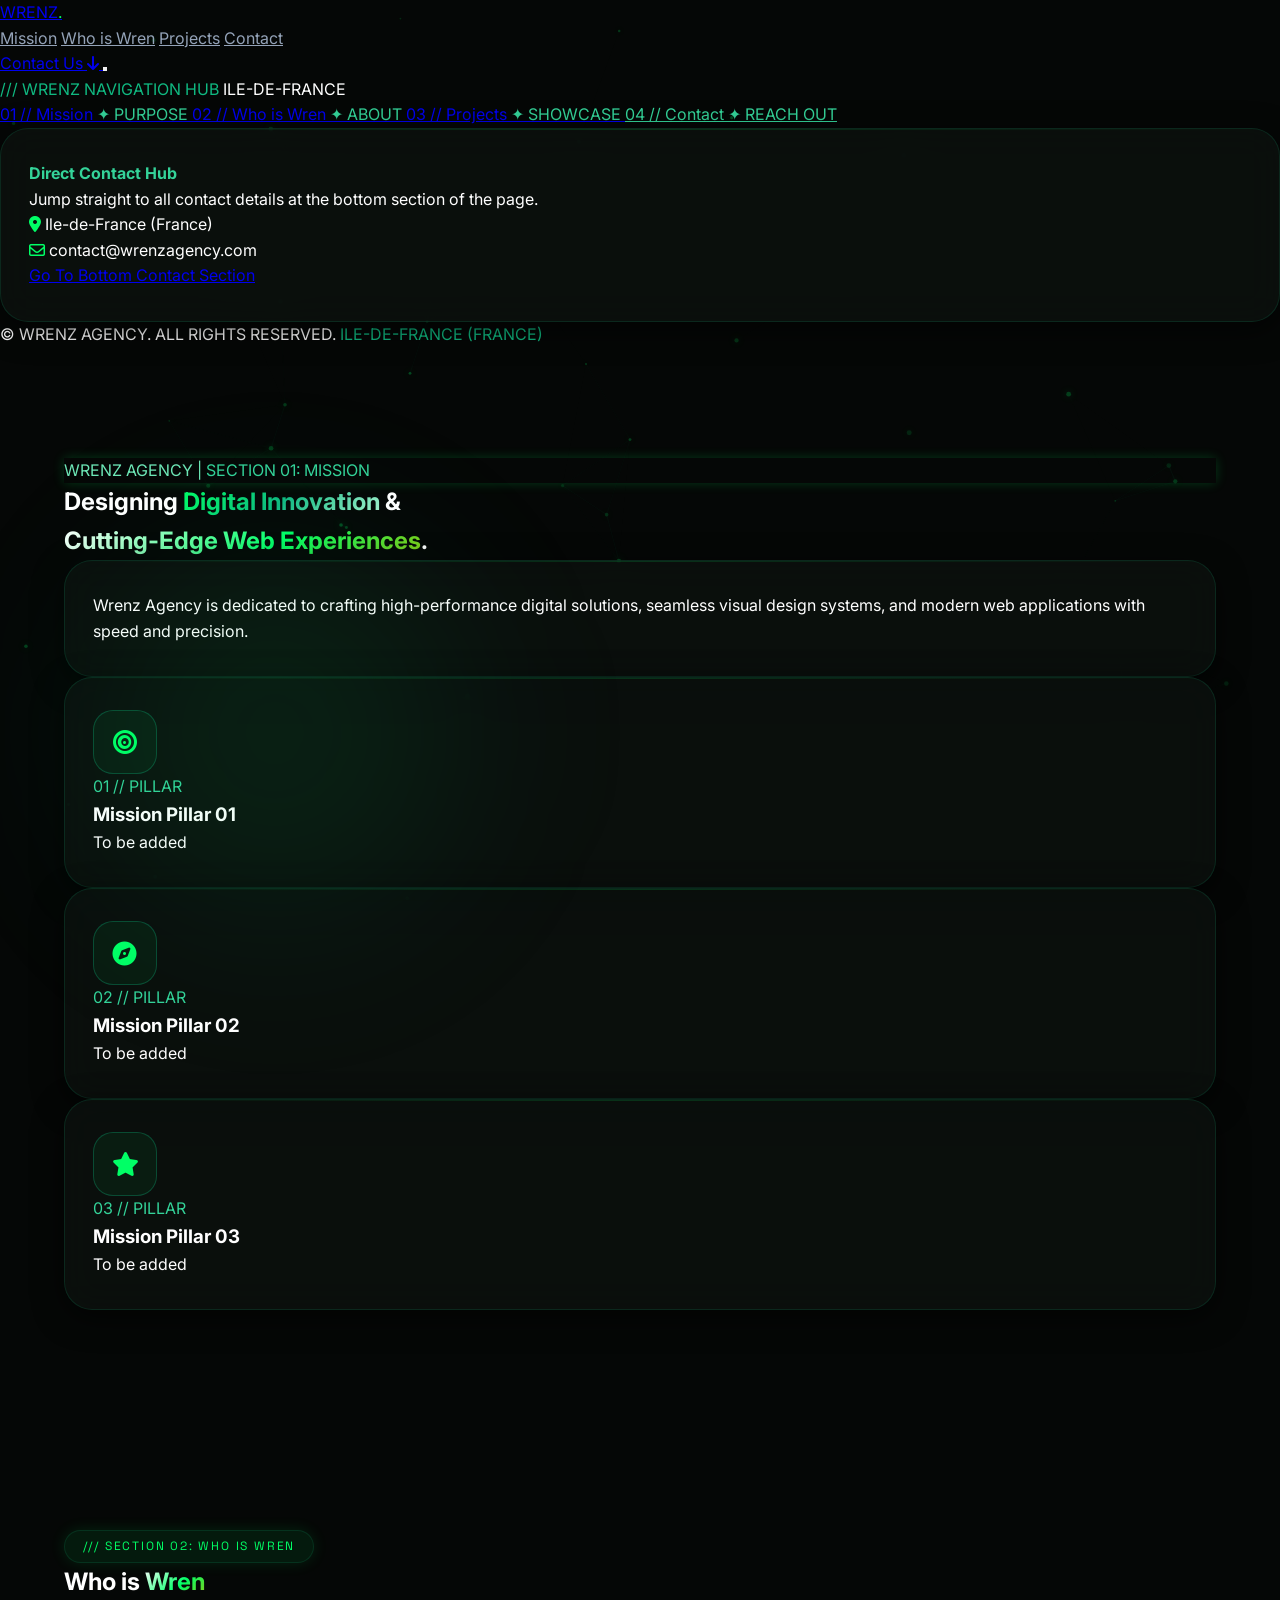
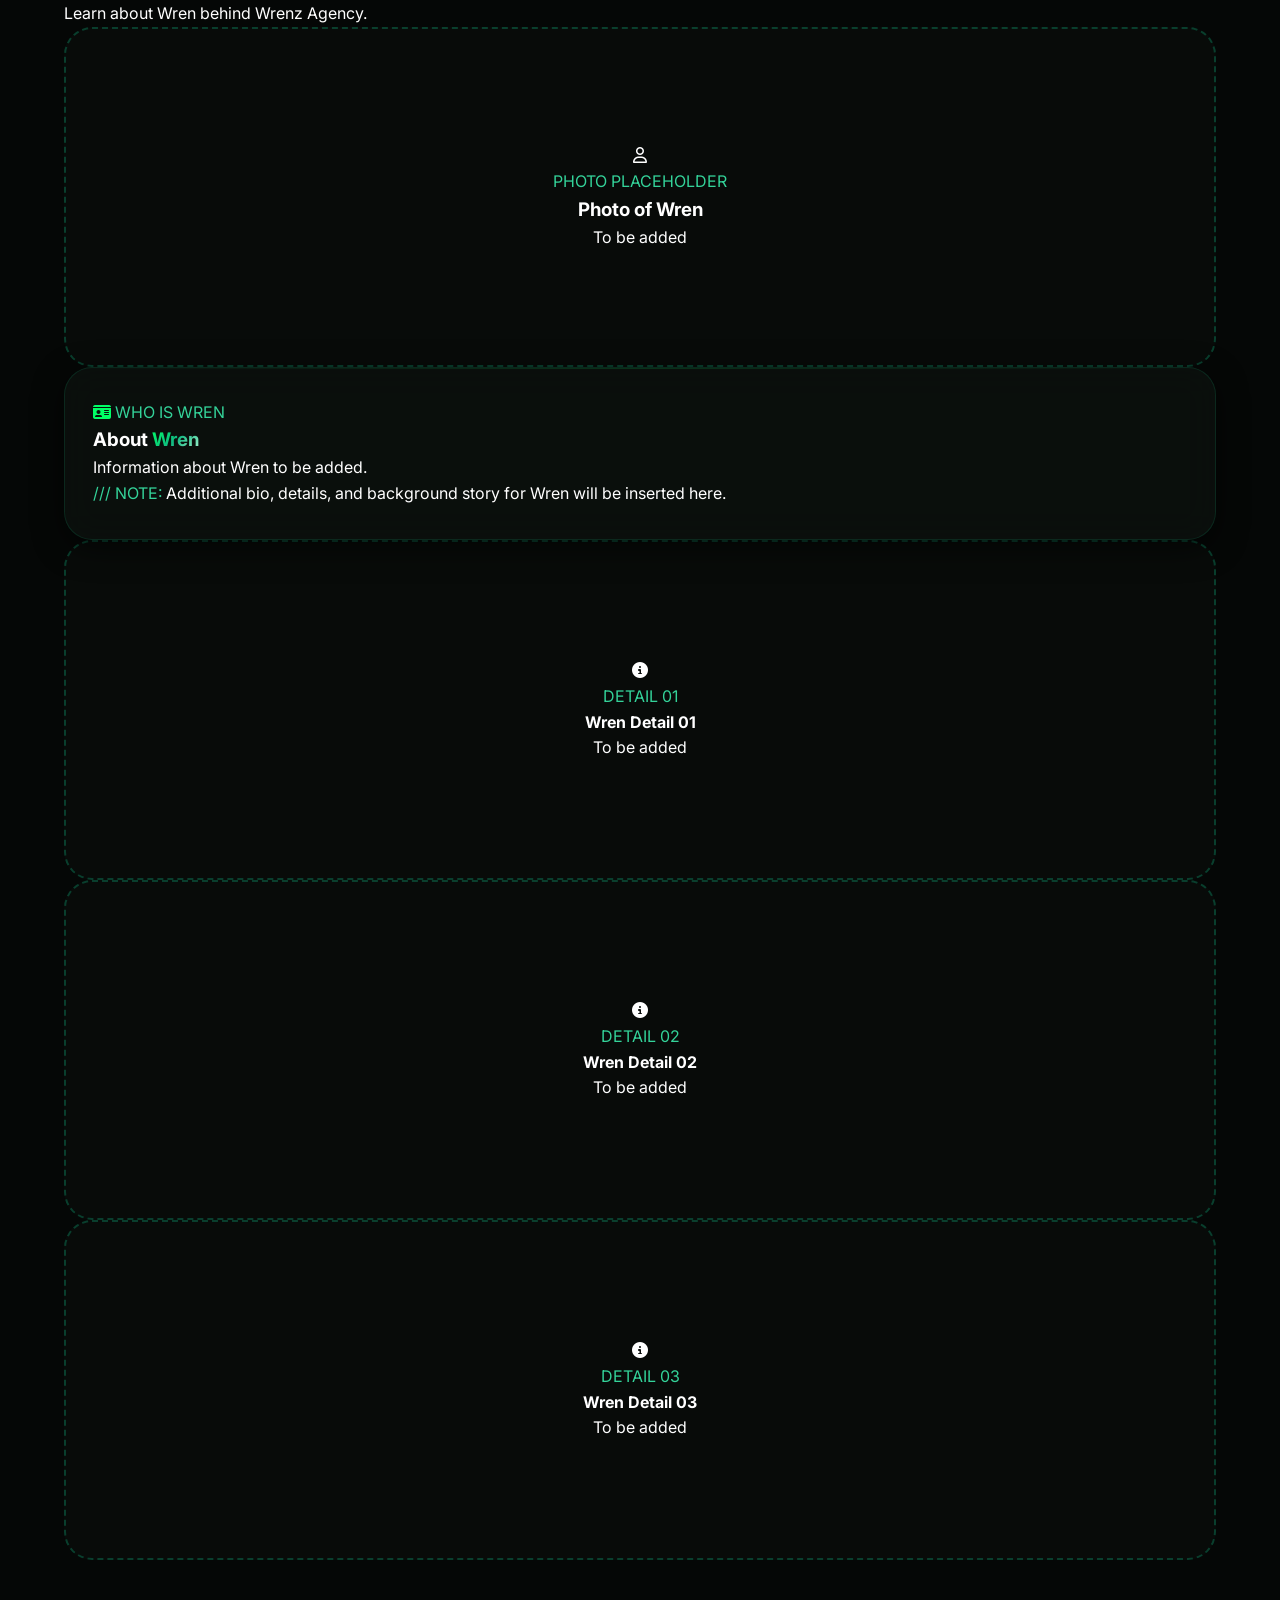
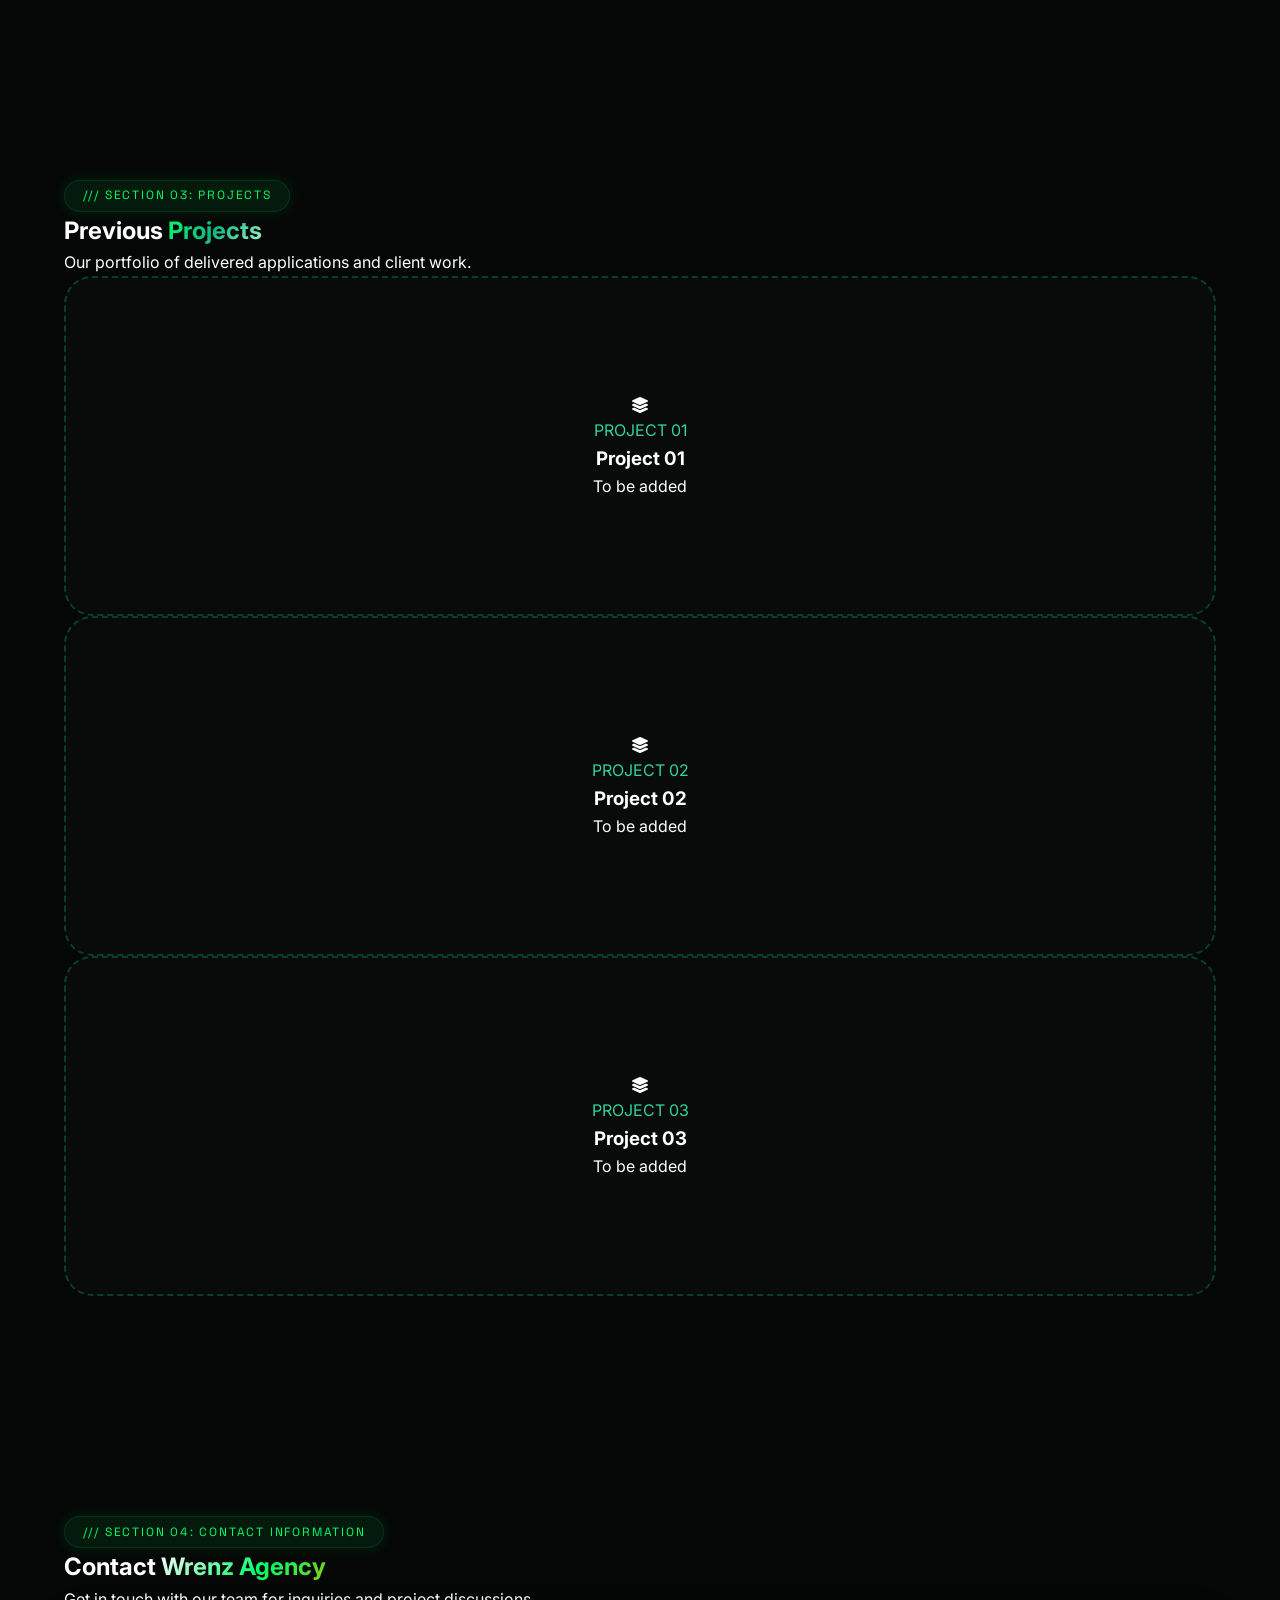
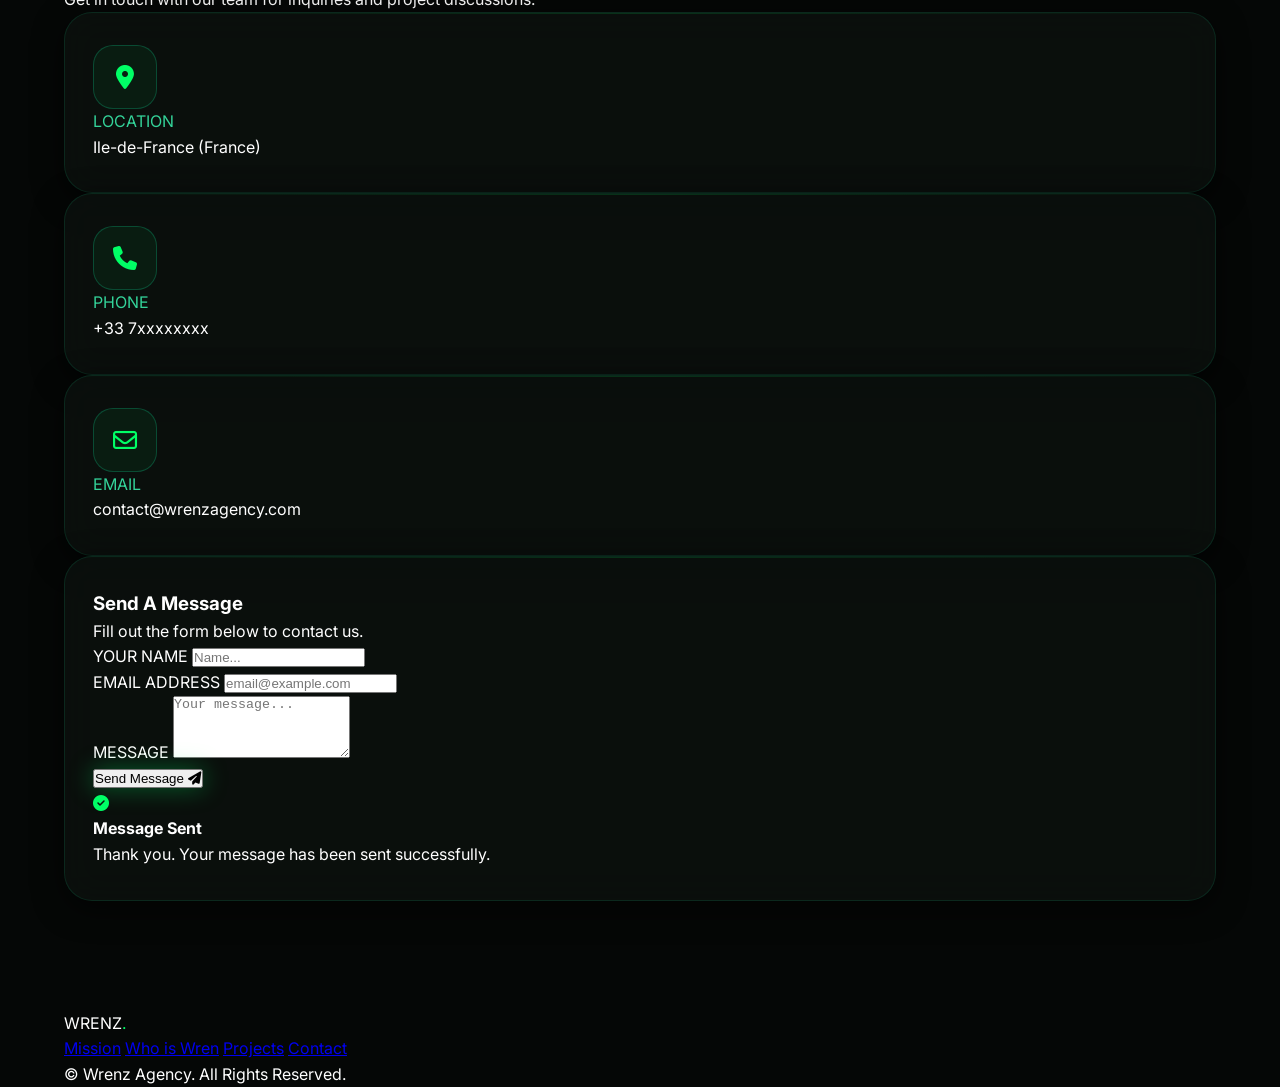
==== index.html @ ab9f2c98 "transferance transfering all files to the new repository created for Prospectives" ====
<!DOCTYPE html>
<html lang="en">
<head>
    <meta charset="UTF-8">
    <meta name="viewport" content="width=device-width, initial-scale=1.0">
    <title>Wrenz Agency | Digital & AI Innovation Studio</title>
    <meta name="description" content="Wrenz Agency crafts high-performance web applications, AI integration, and cutting-edge visual experiences with futuristic precision.">
    
    <!-- Open Graph / Meta -->
    <meta property="og:title" content="Wrenz Agency | Mission, Who is Wren & Projects">
    <meta property="og:description" content="Wrenz Agency: Mission, Who is Wren, Projects, and Contact Information.">
    <meta property="og:type" content="website">
    
    <!-- Google Fonts -->
    <link rel="preconnect" href="https://fonts.googleapis.com">
    <link rel="preconnect" href="https://fonts.gstatic.com" crossorigin>
    <link href="https://fonts.googleapis.com/css2?family=Inter:wght@300;400;500;600;700;800&family=Syne:wght@500;700;800&family=Space+Grotesk:wght@400;500;700&display=swap" rel="stylesheet">
    
    <!-- Font Awesome Icons -->
    <link rel="stylesheet" href="https://cdnjs.cloudflare.com/ajax/libs/font-awesome/6.4.0/css/all.min.css">
    
    <!-- Custom Stylesheet -->
    <link rel="stylesheet" href="css/styles.css">
</head>
<body class="bg-black text-white antialiased overflow-x-hidden">

    <!-- Ambient Grid Canvas Background -->
    <canvas id="ambient-canvas"></canvas>

    <!-- Header Navigation -->
    <header id="main-header" class="fixed top-0 left-0 w-full z-50 transition-all duration-500">
        <div class="nav-container max-w-7xl mx-auto px-6 py-5 flex items-center justify-between">
            <!-- Brand Logo -->
            <a href="#mission" class="brand-logo flex items-center gap-3 text-decoration-none group">
                <span class="logo-symbol flex items-center justify-center w-10 h-10 rounded-xl bg-emerald-950/80 border border-emerald-500/30 group-hover:border-emerald-400 transition-all duration-300">
                    <span class="w-3 h-3 bg-neon-green rounded-sm transform rotate-45 group-hover:scale-125 transition-transform"></span>
                </span>
                <span class="logo-text font-syne text-2xl font-bold tracking-tight text-white">
                    WRENZ<span class="text-neon-green font-extrabold">.</span>
                </span>
            </a>

            <!-- Desktop Nav Links (Top of page links to all main sections) -->
            <nav class="hidden md:flex items-center gap-8 nav-links-desktop font-mono">
                <a href="#mission" class="nav-link text-xs uppercase tracking-wider font-semibold text-zinc-300 hover:text-neon-green transition-colors">Mission</a>
                <a href="#wren" class="nav-link text-xs uppercase tracking-wider font-semibold text-zinc-300 hover:text-neon-green transition-colors">Who is Wren</a>
                <a href="#projects" class="nav-link text-xs uppercase tracking-wider font-semibold text-zinc-300 hover:text-neon-green transition-colors">Projects</a>
                <a href="#contact" class="nav-link text-xs uppercase tracking-wider font-semibold text-zinc-300 hover:text-neon-green transition-colors">Contact</a>
            </nav>

            <!-- Desktop Header CTA & Animated Menu Trigger -->
            <div class="flex items-center gap-4">
                <a href="#contact" class="hidden sm:inline-flex btn-primary items-center gap-2 px-6 py-2.5 rounded-full font-medium text-xs font-mono uppercase tracking-wider text-black bg-neon-green hover:bg-emerald-300 transition-all duration-300 hover:shadow-neon">
                    <span>Contact Us</span>
                    <i class="fa-solid fa-arrow-down text-xs"></i>
                </a>

                <!-- Animated Hamburger Menu Toggle Button -->
                <button id="menu-toggle" class="menu-toggle flex flex-col justify-center items-center w-12 h-12 rounded-full bg-emerald-950/40 border border-emerald-500/20 hover:border-emerald-400/60 focus:outline-none transition-all duration-300" aria-label="Toggle Navigation Menu">
                    <span class="hamburger-line line-1 w-5 h-0.5 bg-emerald-400 my-0.5 transition-transform duration-300"></span>
                    <span class="hamburger-line line-2 w-5 h-0.5 bg-emerald-300 my-0.5 transition-opacity duration-300"></span>
                    <span class="hamburger-line line-3 w-5 h-0.5 bg-emerald-400 my-0.5 transition-transform duration-300"></span>
                </button>
            </div>
        </div>
    </header>

    <!-- Fullscreen Animated Menu Overlay -->
    <div id="full-menu-overlay" class="full-menu-overlay fixed inset-0 z-40 flex flex-col justify-between p-8 md:p-16 opacity-0 pointer-events-none transition-all duration-500">
        <div class="overlay-bg absolute inset-0 bg-black/95 backdrop-blur-2xl -z-10"></div>
        <div class="overlay-glow absolute -top-40 -right-40 w-96 h-96 rounded-full bg-emerald-500/10 blur-3xl pointer-events-none"></div>
        
        <div class="overlay-top flex justify-between items-center max-w-7xl mx-auto w-full pt-12">
            <span class="text-xs uppercase tracking-widest text-emerald-500 font-mono">/// WRENZ NAVIGATION HUB</span>
            <span class="text-xs text-zinc-500 font-mono">ILE-DE-FRANCE</span>
        </div>

        <div class="overlay-main max-w-7xl mx-auto w-full grid grid-cols-1 lg:grid-cols-12 gap-12 my-auto items-center">
            <nav class="lg:col-span-8 flex flex-col gap-5">
                <a href="#mission" class="menu-overlay-link text-4xl sm:text-6xl md:text-7xl font-syne font-bold text-zinc-400 hover:text-neon-green transition-all duration-300 flex items-center justify-between group">
                    <span>01 // Mission</span>
                    <span class="text-sm font-mono opacity-0 group-hover:opacity-100 transform translate-x-4 group-hover:translate-x-0 transition-all text-emerald-400">✦ PURPOSE</span>
                </a>
                <a href="#wren" class="menu-overlay-link text-4xl sm:text-6xl md:text-7xl font-syne font-bold text-zinc-400 hover:text-neon-green transition-all duration-300 flex items-center justify-between group">
                    <span>02 // Who is Wren</span>
                    <span class="text-sm font-mono opacity-0 group-hover:opacity-100 transform translate-x-4 group-hover:translate-x-0 transition-all text-emerald-400">✦ ABOUT</span>
                </a>
                <a href="#projects" class="menu-overlay-link text-4xl sm:text-6xl md:text-7xl font-syne font-bold text-zinc-400 hover:text-neon-green transition-all duration-300 flex items-center justify-between group">
                    <span>03 // Projects</span>
                    <span class="text-sm font-mono opacity-0 group-hover:opacity-100 transform translate-x-4 group-hover:translate-x-0 transition-all text-emerald-400">✦ SHOWCASE</span>
                </a>
                <a href="#contact" class="menu-overlay-link text-4xl sm:text-6xl md:text-7xl font-syne font-bold text-emerald-400 hover:text-neon-green transition-all duration-300 flex items-center justify-between group">
                    <span>04 // Contact</span>
                    <span class="text-sm font-mono opacity-0 group-hover:opacity-100 transform translate-x-4 group-hover:translate-x-0 transition-all text-emerald-400">✦ REACH OUT</span>
                </a>
            </nav>

            <div class="lg:col-span-4 rounded-square-card p-8 flex flex-col gap-6">
                <div>
                    <h4 class="text-xs uppercase tracking-wider text-emerald-400 font-mono mb-1">Direct Contact Hub</h4>
                    <p class="text-zinc-400 text-xs font-mono">Jump straight to all contact details at the bottom section of the page.</p>
                </div>
                <div class="space-y-3 font-mono text-xs">
                    <div class="p-3 rounded-xl bg-black/60 border border-emerald-500/20 flex items-center gap-3">
                        <i class="fa-solid fa-location-dot text-neon-green"></i>
                        <span class="text-zinc-200">Ile-de-France (France)</span>
                    </div>
                    <div class="p-3 rounded-xl bg-black/60 border border-emerald-500/20 flex items-center gap-3">
                        <i class="fa-regular fa-envelope text-neon-green"></i>
                        <span class="text-zinc-200">contact@wrenzagency.com</span>
                    </div>
                </div>
                <a href="#contact" class="w-full py-3 rounded-xl bg-neon-green text-black font-syne font-bold text-xs uppercase tracking-wider text-center block hover:bg-emerald-300 transition-colors">
                    Go To Bottom Contact Section
                </a>
            </div>
        </div>

        <div class="overlay-bottom max-w-7xl mx-auto w-full flex justify-between items-center pt-6 border-t border-zinc-900 text-zinc-600 text-xs font-mono">
            <span>© WRENZ AGENCY. ALL RIGHTS RESERVED.</span>
            <span class="text-emerald-500">ILE-DE-FRANCE (FRANCE)</span>
        </div>
    </div>

    <main>
        <!-- SECTION 1: MISSION -->
        <section id="mission" class="section-padding min-h-screen pt-36 sm:pt-44 flex items-center justify-center overflow-hidden">
            <div class="glow-orb top-1/3 left-1/2 -translate-x-1/2 -translate-y-1/2"></div>
            
            <div class="container-custom relative z-10 text-center">
                <!-- Tagline Badge -->
                <div class="inline-flex items-center gap-3 px-5 py-2.5 rounded-full bg-emerald-950/70 border border-emerald-500/30 text-emerald-300 text-xs sm:text-sm font-mono tracking-wider uppercase mb-8 shadow-neon-sm">
                    <span class="w-2.5 h-2.5 rounded-full bg-neon-green animate-pulse"></span>
                    <span>WRENZ AGENCY</span>
                    <span class="text-zinc-600">|</span>
                    <span class="text-emerald-400 font-semibold">SECTION 01: MISSION</span>
                </div>

                <!-- Main Mission Headline -->
                <h1 class="font-syne text-4xl sm:text-6xl md:text-7xl lg:text-8xl font-extrabold tracking-tight leading-tight sm:leading-none mb-10">
                    Designing <span class="gradient-text-emerald">Digital Innovation</span> &<br class="hidden sm:inline">
                    <span class="gradient-text-neon">Cutting-Edge Web Experiences</span>.
                </h1>

                <!-- Mission Card Block (Nice Rounded Square Hero Container) -->
                <div class="max-w-4xl mx-auto rounded-square-card text-center mb-16 p-8 sm:p-12">
                    <p class="text-zinc-200 text-lg sm:text-2xl font-normal leading-relaxed">
                        Wrenz Agency is dedicated to crafting high-performance digital solutions, seamless visual design systems, and modern web applications with speed and precision.
                    </p>
                </div>

                <!-- Mission Pillars (3 Rounded Square Cards) -->
                <div class="grid grid-cols-1 md:grid-cols-3 gap-6 text-left">
                    <div class="rounded-square-card group">
                        <div class="rounded-square-icon mb-6">
                            <i class="fa-solid fa-bullseye"></i>
                        </div>
                        <span class="text-xs font-mono text-emerald-400 uppercase tracking-widest block mb-2">01 // PILLAR</span>
                        <h3 class="font-syne text-xl font-bold text-white mb-2">Mission Pillar 01</h3>
                        <p class="text-zinc-500 text-xs font-mono">To be added</p>
                    </div>

                    <div class="rounded-square-card group">
                        <div class="rounded-square-icon mb-6">
                            <i class="fa-solid fa-compass"></i>
                        </div>
                        <span class="text-xs font-mono text-emerald-400 uppercase tracking-widest block mb-2">02 // PILLAR</span>
                        <h3 class="font-syne text-xl font-bold text-white mb-2">Mission Pillar 02</h3>
                        <p class="text-zinc-500 text-xs font-mono">To be added</p>
                    </div>

                    <div class="rounded-square-card group">
                        <div class="rounded-square-icon mb-6">
                            <i class="fa-solid fa-star"></i>
                        </div>
                        <span class="text-xs font-mono text-emerald-400 uppercase tracking-widest block mb-2">03 // PILLAR</span>
                        <h3 class="font-syne text-xl font-bold text-white mb-2">Mission Pillar 03</h3>
                        <p class="text-zinc-500 text-xs font-mono">To be added</p>
                    </div>
                </div>
            </div>
        </section>

        <!-- SECTION 2: WHO IS WREN -->
        <section id="wren" class="section-padding bg-zinc-950/60 border-t border-zinc-900">
            <div class="container-custom">
                <!-- Section Header -->
                <div class="text-center max-w-3xl mx-auto mb-16">
                    <span class="section-tag">/// SECTION 02: WHO IS WREN</span>
                    <h2 class="font-syne text-3xl sm:text-5xl font-extrabold text-white mt-4 mb-4">
                        Who is <span class="gradient-text-neon">Wren</span>
                    </h2>
                    <p class="text-zinc-400 text-base sm:text-lg">
                        Learn about Wren behind Wrenz Agency.
                    </p>
                </div>

                <!-- Main Who is Wren Layout in Rounded Square Cards -->
                <div class="grid grid-cols-1 lg:grid-cols-12 gap-8 items-stretch mb-12">
                    <!-- Left: Placeholder for Wren's Photo in a Rounded Square Card -->
                    <div class="lg:col-span-5 flex">
                        <div class="card-placeholder w-full group flex flex-col justify-center items-center">
                            <div class="w-24 h-24 rounded-2xl bg-black border border-emerald-500/20 flex items-center justify-center text-zinc-600 mb-6 group-hover:text-neon-green group-hover:border-emerald-500/50 transition-colors">
                                <i class="fa-regular fa-user text-4xl"></i>
                            </div>
                            <span class="text-xs font-mono text-emerald-400 uppercase tracking-widest mb-1">PHOTO PLACEHOLDER</span>
                            <h3 class="font-syne text-xl font-bold text-zinc-400 group-hover:text-white transition-colors">Photo of Wren</h3>
                            <p class="text-zinc-600 text-xs font-mono mt-2">To be added</p>
                        </div>
                    </div>

                    <!-- Right: Who is Wren Bio Details in Rounded Square Card -->
                    <div class="lg:col-span-7 flex">
                        <div class="rounded-square-card w-full p-8 sm:p-10 flex flex-col justify-center space-y-6">
                            <div class="inline-flex items-center gap-2 px-3 py-1 rounded-md bg-emerald-950/80 border border-emerald-500/30 text-emerald-400 font-mono text-xs uppercase tracking-wider w-fit">
                                <i class="fa-solid fa-id-card text-neon-green"></i>
                                <span>WHO IS WREN</span>
                            </div>

                            <h3 class="font-syne text-2xl sm:text-4xl font-bold text-white">
                                About <span class="gradient-text-emerald">Wren</span>
                            </h3>

                            <p class="text-zinc-300 text-base sm:text-lg leading-relaxed font-mono">
                                Information about Wren to be added.
                            </p>

                            <div class="p-4 rounded-xl bg-black/40 border border-dashed border-emerald-500/30 font-mono text-xs text-zinc-500">
                                <span class="text-emerald-400 font-bold block mb-1">/// NOTE:</span>
                                Additional bio, details, and background story for Wren will be inserted here.
                            </div>
                        </div>
                    </div>
                </div>

                <!-- Wren's Feature Cards (3 Harmonious Empty Rounded Square Placeholders) -->
                <div class="grid grid-cols-1 md:grid-cols-3 gap-6">
                    <div class="card-placeholder group">
                        <div class="w-16 h-16 rounded-2xl bg-black border border-emerald-500/20 flex items-center justify-center text-zinc-600 mb-6 group-hover:text-neon-green group-hover:border-emerald-500/50 transition-colors">
                            <i class="fa-solid fa-circle-info text-2xl"></i>
                        </div>
                        <span class="text-xs font-mono text-emerald-400 uppercase tracking-widest mb-1">DETAIL 01</span>
                        <h4 class="font-syne text-lg font-bold text-zinc-400 group-hover:text-white transition-colors">Wren Detail 01</h4>
                        <p class="text-zinc-600 text-xs font-mono mt-2">To be added</p>
                    </div>

                    <div class="card-placeholder group">
                        <div class="w-16 h-16 rounded-2xl bg-black border border-emerald-500/20 flex items-center justify-center text-zinc-600 mb-6 group-hover:text-neon-green group-hover:border-emerald-500/50 transition-colors">
                            <i class="fa-solid fa-circle-info text-2xl"></i>
                        </div>
                        <span class="text-xs font-mono text-emerald-400 uppercase tracking-widest mb-1">DETAIL 02</span>
                        <h4 class="font-syne text-lg font-bold text-zinc-400 group-hover:text-white transition-colors">Wren Detail 02</h4>
                        <p class="text-zinc-600 text-xs font-mono mt-2">To be added</p>
                    </div>

                    <div class="card-placeholder group">
                        <div class="w-16 h-16 rounded-2xl bg-black border border-emerald-500/20 flex items-center justify-center text-zinc-600 mb-6 group-hover:text-neon-green group-hover:border-emerald-500/50 transition-colors">
                            <i class="fa-solid fa-circle-info text-2xl"></i>
                        </div>
                        <span class="text-xs font-mono text-emerald-400 uppercase tracking-widest mb-1">DETAIL 03</span>
                        <h4 class="font-syne text-lg font-bold text-zinc-400 group-hover:text-white transition-colors">Wren Detail 03</h4>
                        <p class="text-zinc-600 text-xs font-mono mt-2">To be added</p>
                    </div>
                </div>
            </div>
        </section>

        <!-- SECTION 3: PROJECTS -->
        <section id="projects" class="section-padding border-t border-zinc-900">
            <div class="container-custom">
                <!-- Section Header -->
                <div class="text-center max-w-3xl mx-auto mb-16">
                    <span class="section-tag">/// SECTION 03: PROJECTS</span>
                    <h2 class="font-syne text-3xl sm:text-5xl font-extrabold text-white mt-4 mb-4">
                        Previous <span class="gradient-text-emerald">Projects</span>
                    </h2>
                    <p class="text-zinc-400 text-base sm:text-lg">
                        Our portfolio of delivered applications and client work.
                    </p>
                </div>

                <!-- Projects Grid (3 Harmonious Empty Placeholder Rounded Squares) -->
                <div class="grid grid-cols-1 md:grid-cols-3 gap-8">
                    <!-- Project Placeholder 1 -->
                    <div class="card-placeholder group">
                        <div class="w-20 h-20 rounded-2xl bg-black border border-emerald-500/20 flex items-center justify-center text-zinc-600 mb-6 group-hover:text-neon-green group-hover:border-emerald-500/50 transition-colors">
                            <i class="fa-solid fa-layer-group text-3xl"></i>
                        </div>
                        <span class="text-xs font-mono text-emerald-400 uppercase tracking-widest mb-1">PROJECT 01</span>
                        <h3 class="font-syne text-xl font-bold text-zinc-400 group-hover:text-white transition-colors">Project 01</h3>
                        <p class="text-zinc-600 text-xs font-mono mt-2">To be added</p>
                    </div>

                    <!-- Project Placeholder 2 -->
                    <div class="card-placeholder group">
                        <div class="w-20 h-20 rounded-2xl bg-black border border-emerald-500/20 flex items-center justify-center text-zinc-600 mb-6 group-hover:text-neon-green group-hover:border-emerald-500/50 transition-colors">
                            <i class="fa-solid fa-layer-group text-3xl"></i>
                        </div>
                        <span class="text-xs font-mono text-emerald-400 uppercase tracking-widest mb-1">PROJECT 02</span>
                        <h3 class="font-syne text-xl font-bold text-zinc-400 group-hover:text-white transition-colors">Project 02</h3>
                        <p class="text-zinc-600 text-xs font-mono mt-2">To be added</p>
                    </div>

                    <!-- Project Placeholder 3 -->
                    <div class="card-placeholder group">
                        <div class="w-20 h-20 rounded-2xl bg-black border border-emerald-500/20 flex items-center justify-center text-zinc-600 mb-6 group-hover:text-neon-green group-hover:border-emerald-500/50 transition-colors">
                            <i class="fa-solid fa-layer-group text-3xl"></i>
                        </div>
                        <span class="text-xs font-mono text-emerald-400 uppercase tracking-widest mb-1">PROJECT 03</span>
                        <h3 class="font-syne text-xl font-bold text-zinc-400 group-hover:text-white transition-colors">Project 03</h3>
                        <p class="text-zinc-600 text-xs font-mono mt-2">To be added</p>
                    </div>
                </div>
            </div>
        </section>

        <!-- SECTION 4: ALL CONTACT INFORMATION (BOTTOM SECTION OF THE PAGE) -->
        <section id="contact" class="section-padding bg-zinc-950/90 border-t border-zinc-900">
            <div class="container-custom">
                <!-- Section Header -->
                <div class="text-center max-w-3xl mx-auto mb-16">
                    <span class="section-tag">/// SECTION 04: CONTACT INFORMATION</span>
                    <h2 class="font-syne text-3xl sm:text-5xl font-extrabold text-white mt-4 mb-4">
                        Contact <span class="gradient-text-neon">Wrenz Agency</span>
                    </h2>
                    <p class="text-zinc-400 text-base sm:text-lg">
                        Get in touch with our team for inquiries and project discussions.
                    </p>
                </div>

                <div class="grid grid-cols-1 lg:grid-cols-12 gap-10 items-start">
                    <!-- Left: All Contact Details in Nice Rounded Square Cards -->
                    <div class="lg:col-span-6 space-y-5">
                        <div class="rounded-square-card p-6 flex items-center gap-5 group">
                            <div class="rounded-square-icon shrink-0">
                                <i class="fa-solid fa-location-dot"></i>
                            </div>
                            <div>
                                <div class="text-xs text-emerald-400 font-mono uppercase tracking-wider mb-1">LOCATION</div>
                                <div class="text-white text-lg font-bold font-syne">Ile-de-France (France)</div>
                            </div>
                        </div>

                        <div class="rounded-square-card p-6 flex items-center gap-5 group">
                            <div class="rounded-square-icon shrink-0">
                                <i class="fa-solid fa-phone"></i>
                            </div>
                            <div>
                                <div class="text-xs text-emerald-400 font-mono uppercase tracking-wider mb-1">PHONE</div>
                                <div class="text-white text-lg font-bold font-syne">+33 7xxxxxxxx</div>
                            </div>
                        </div>

                        <div class="rounded-square-card p-6 flex items-center gap-5 group">
                            <div class="rounded-square-icon shrink-0">
                                <i class="fa-regular fa-envelope"></i>
                            </div>
                            <div>
                                <div class="text-xs text-emerald-400 font-mono uppercase tracking-wider mb-1">EMAIL</div>
                                <div class="text-white text-lg font-bold font-syne">contact@wrenzagency.com</div>
                            </div>
                        </div>
                    </div>

                    <!-- Right: Direct Message Form inside Rounded Square Card Container -->
                    <div class="lg:col-span-6 rounded-square-card p-8 sm:p-10">
                        <h3 class="font-syne text-2xl font-bold text-white mb-2">Send A Message</h3>
                        <p class="text-zinc-400 text-xs font-mono mb-6">Fill out the form below to contact us.</p>

                        <form id="contact-form" class="space-y-4">
                            <div>
                                <label for="user-name" class="block text-xs font-mono text-zinc-400 mb-2">YOUR NAME</label>
                                <input type="text" id="user-name" required placeholder="Name..." class="w-full px-4 py-3.5 rounded-xl bg-black/80 border border-zinc-800 text-white text-sm focus:outline-none focus:border-emerald-400 transition-colors font-mono">
                            </div>

                            <div>
                                <label for="user-email" class="block text-xs font-mono text-zinc-400 mb-2">EMAIL ADDRESS</label>
                                <input type="email" id="user-email" required placeholder="email@example.com" class="w-full px-4 py-3.5 rounded-xl bg-black/80 border border-zinc-800 text-white text-sm focus:outline-none focus:border-emerald-400 transition-colors font-mono">
                            </div>

                            <div>
                                <label for="user-message" class="block text-xs font-mono text-zinc-400 mb-2">MESSAGE</label>
                                <textarea id="user-message" rows="4" required placeholder="Your message..." class="w-full px-4 py-3.5 rounded-xl bg-black/80 border border-zinc-800 text-white text-sm focus:outline-none focus:border-emerald-400 transition-colors font-mono"></textarea>
                            </div>

                            <button type="submit" id="submit-btn" class="w-full py-4 rounded-xl bg-neon-green text-black font-syne font-bold text-sm uppercase tracking-wider hover:bg-emerald-300 transition-all duration-300 shadow-neon flex items-center justify-center gap-3">
                                <span>Send Message</span>
                                <i class="fa-solid fa-paper-plane"></i>
                            </button>
                        </form>

                        <div id="form-success" class="hidden mt-6 p-6 rounded-2xl bg-emerald-950/90 border border-emerald-400 text-center">
                            <i class="fa-solid fa-circle-check text-neon-green text-4xl mb-3"></i>
                            <h4 class="font-syne text-xl font-bold text-white">Message Sent</h4>
                            <p class="text-zinc-300 text-xs font-mono mt-2">Thank you. Your message has been sent successfully.</p>
                        </div>
                    </div>
                </div>
            </div>
        </section>
    </main>

    <!-- Footer -->
    <footer class="bg-black py-12 border-t border-zinc-900">
        <div class="container-custom flex flex-col md:flex-row justify-between items-center gap-6">
            <div class="flex items-center gap-3">
                <span class="w-8 h-8 rounded-lg bg-emerald-950 border border-emerald-500/30 flex items-center justify-center">
                    <span class="w-2.5 h-2.5 bg-neon-green rounded-sm transform rotate-45"></span>
                </span>
                <span class="font-syne text-lg font-bold tracking-tight text-white">
                    WRENZ<span class="text-neon-green">.</span>
                </span>
            </div>

            <div class="flex gap-8 text-xs font-mono text-zinc-400">
                <a href="#mission" class="hover:text-neon-green transition-colors">Mission</a>
                <a href="#wren" class="hover:text-neon-green transition-colors">Who is Wren</a>
                <a href="#projects" class="hover:text-neon-green transition-colors">Projects</a>
                <a href="#contact" class="hover:text-neon-green transition-colors">Contact</a>
            </div>

            <p class="text-xs text-zinc-600 font-mono">© Wrenz Agency. All Rights Reserved.</p>
        </div>
    </footer>

    <!-- Main JavaScript File -->
    <script src="js/main.js"></script>
</body>
</html>
---- css/styles.css ----
/* ==========================================================================
   Wrenz Agency - Harmonious Design System
   Inspired by clean IT_Suivi glassmorphism & component hierarchy
   Theme: Obsidian Dark Mode, Multi-Hue Emerald/Neon Typography
   ========================================================================== */

@import url('https://fonts.googleapis.com/css2?family=Inter:wght@300;400;500;600;700;800&family=Syne:wght@500;700;800&family=Space+Grotesk:wght@400;500;700&display=swap');

/* Color Tokens & Design Variables */
:root {
    --bg-0: #050706;
    --bg-1: #090c0a;
    --bg-2: #0e1310;
    --bg-3: #141c18;
    
    --border: rgba(16, 185, 129, 0.15);
    --border-hover: rgba(16, 185, 129, 0.45);
    --border-dashed: rgba(16, 185, 129, 0.3);
    
    --glass-bg: rgba(14, 19, 16, 0.7);
    --glass-light: rgba(255, 255, 255, 0.03);
    
    /* Typography Colors */
    --text-1: #ffffff;
    --text-2: #cbd5e1;
    --text-3: #94a3b8;
    --text-4: #64748b;
    
    /* Green Hues */
    --green-neon: #00ff66;
    --green-emerald: #10b981;
    --green-mint: #a7f3d0;
    --green-sage: #6ee7b7;
    --green-lime: #84cc16;
    --green-deep: #042f1d;

    --radius-sm: 8px;
    --radius-md: 14px;
    --radius-lg: 20px;
    --radius-xl: 28px;
    
    --shadow-sm: 0 2px 8px rgba(0, 0, 0, 0.4);
    --shadow-md: 0 8px 30px rgba(0, 0, 0, 0.6);
    --shadow-glow: 0 0 30px rgba(0, 255, 102, 0.2);
    
    --font-syne: 'Syne', sans-serif;
    --font-inter: 'Inter', sans-serif;
    --font-mono: 'Space Grotesk', monospace;
    --transition: all 0.3s cubic-bezier(0.4, 0, 0.2, 1);
}

/* Global Reset */
*, *::before, *::after {
    box-sizing: border-box;
    margin: 0;
    padding: 0;
}

html {
    scroll-behavior: smooth;
    font-size: 16px;
    background-color: var(--bg-0);
    color: var(--text-1);
    font-family: var(--font-inter);
}

body {
    background-color: var(--bg-0);
    overflow-x: hidden;
    line-height: 1.6;
    -webkit-font-smoothing: antialiased;
}

/* Custom Scrollbar */
::-webkit-scrollbar {
    width: 7px;
}
::-webkit-scrollbar-track {
    background: #040605;
}
::-webkit-scrollbar-thumb {
    background: var(--bg-3);
    border: 1px solid var(--border);
    border-radius: 4px;
}
::-webkit-scrollbar-thumb:hover {
    background: var(--green-emerald);
}

/* Ambient Canvas Background */
#ambient-canvas {
    position: fixed;
    top: 0;
    left: 0;
    width: 100vw;
    height: 100vh;
    pointer-events: none;
    z-index: 0;
    opacity: 0.4;
}

/* Unified Container & Section Layouts */
.container-custom {
    max-width: 1200px;
    margin: 0 auto;
    padding: 0 24px;
}

.section-padding {
    padding: 110px 0;
    position: relative;
}

/* Harmonious Card System & Rounded Squares */
.card-harmonious {
    background: var(--glass-bg);
    backdrop-filter: blur(16px);
    -webkit-backdrop-filter: blur(16px);
    border: 1px solid var(--border);
    border-radius: var(--radius-lg);
    padding: 32px;
    box-shadow: var(--shadow-md);
    transition: var(--transition);
}

.card-harmonious:hover {
    border-color: var(--border-hover);
    box-shadow: var(--shadow-glow);
    transform: translateY(-4px);
}

/* Dedicated Rounded Square Cards */
.rounded-square-card {
    background: var(--glass-bg);
    backdrop-filter: blur(18px);
    -webkit-backdrop-filter: blur(18px);
    border: 1px solid var(--border);
    border-radius: var(--radius-xl);
    padding: 32px 28px;
    box-shadow: var(--shadow-md);
    transition: var(--transition);
    position: relative;
    overflow: hidden;
}

.rounded-square-card::before {
    content: '';
    position: absolute;
    top: 0;
    left: 0;
    right: 0;
    height: 1px;
    background: linear-gradient(90deg, transparent, rgba(0, 255, 102, 0.3), transparent);
    opacity: 0.5;
    transition: opacity 0.3s ease;
}

.rounded-square-card:hover {
    border-color: var(--border-hover);
    box-shadow: 0 12px 35px rgba(0, 0, 0, 0.7), 0 0 25px rgba(0, 255, 102, 0.18);
    transform: translateY(-5px);
}

.rounded-square-card:hover::before {
    opacity: 1;
}

/* Icon Box inside Rounded Squares */
.rounded-square-icon {
    width: 64px;
    height: 64px;
    border-radius: var(--radius-lg);
    background: rgba(0, 255, 102, 0.06);
    border: 1px solid rgba(16, 185, 129, 0.3);
    display: flex;
    align-items: center;
    justify-content: center;
    font-size: 1.5rem;
    color: var(--green-neon);
    transition: var(--transition);
}

.rounded-square-card:hover .rounded-square-icon {
    background: rgba(0, 255, 102, 0.15);
    border-color: var(--green-neon);
    box-shadow: 0 0 20px rgba(0, 255, 102, 0.3);
    transform: scale(1.05) rotate(3deg);
}

.card-placeholder {
    background: rgba(14, 19, 16, 0.4);
    border: 2px dashed var(--border-dashed);
    border-radius: var(--radius-xl);
    padding: 40px 24px;
    display: flex;
    flex-direction: column;
    align-items: center;
    justify-content: center;
    text-align: center;
    min-height: 340px;
    transition: var(--transition);
}

.card-placeholder:hover {
    border-color: var(--green-neon);
    background: rgba(0, 255, 102, 0.04);
    box-shadow: 0 0 25px rgba(0, 255, 102, 0.12);
    transform: translateY(-4px);
}

/* Green Typography & Badges */
.text-neon-green { color: var(--green-neon); }
.text-emerald-300 { color: #6ee7b7; }
.text-emerald-400 { color: #34d399; }
.text-emerald-500 { color: var(--green-emerald); }
.text-mint-green { color: var(--green-mint); }

.gradient-text-emerald {
    background: linear-gradient(135deg, var(--green-neon) 0%, var(--green-emerald) 50%, var(--green-mint) 100%);
    -webkit-background-clip: text;
    -webkit-text-fill-color: transparent;
}

.gradient-text-neon {
    background: linear-gradient(135deg, #ffffff 0%, var(--green-neon) 60%, var(--green-lime) 100%);
    -webkit-background-clip: text;
    -webkit-text-fill-color: transparent;
}

.section-tag {
    display: inline-block;
    font-family: var(--font-mono);
    font-size: 0.75rem;
    letter-spacing: 0.15em;
    text-transform: uppercase;
    color: var(--green-neon);
    background: rgba(0, 255, 102, 0.08);
    border: 1px solid var(--border);
    padding: 0.35rem 1.1rem;
    border-radius: 9999px;
    box-shadow: 0 0 15px rgba(0, 255, 102, 0.12);
}

/* Glow Orbs */
.glow-orb {
    position: absolute;
    width: 550px;
    height: 550px;
    background: radial-gradient(circle, rgba(0, 255, 102, 0.1) 0%, rgba(16, 185, 129, 0.04) 50%, rgba(0,0,0,0) 70%);
    pointer-events: none;
    filter: blur(70px);
    z-index: 1;
}

/* Header & Sticky Navbar */
#main-header.scrolled {
    background: rgba(5, 7, 6, 0.88);
    backdrop-filter: blur(20px);
    -webkit-backdrop-filter: blur(20px);
    border-bottom: 1px solid var(--border);
    box-shadow: 0 10px 30px rgba(0, 0, 0, 0.8);
    padding-top: 0.75rem;
    padding-bottom: 0.75rem;
}

.nav-link {
    color: var(--text-3);
    position: relative;
    padding-bottom: 4px;
}
.nav-link::after {
    content: '';
    position: absolute;
    bottom: 0;
    left: 0;
    width: 0%;
    height: 2px;
    background: var(--green-neon);
    box-shadow: 0 0 8px var(--green-neon);
    transition: width 0.3s ease;
}
.nav-link:hover::after, .nav-link.active::after {
    width: 100%;
}
.nav-link:hover, .nav-link.active {
    color: var(--text-1);
}

/* Animated Menu Button */
.menu-toggle.open .line-1 {
    transform: translateY(6px) rotate(45deg);
}
.menu-toggle.open .line-2 {
    opacity: 0;
}
.menu-toggle.open .line-3 {
    transform: translateY(-6px) rotate(-45deg);
}

/* Overlay Menu */
.full-menu-overlay.active {
    opacity: 1;
    pointer-events: auto;
}
.menu-overlay-link {
    transition: transform 0.4s cubic-bezier(0.16, 1, 0.3, 1), color 0.3s ease;
}
.menu-overlay-link:hover {
    transform: translateX(12px);
    color: var(--green-neon);
    text-shadow: 0 0 25px rgba(0, 255, 102, 0.4);
}

/* Buttons */
.shadow-neon {
    box-shadow: 0 0 25px rgba(0, 255, 102, 0.35);
}
.shadow-neon-sm {
    box-shadow: 0 0 12px rgba(0, 255, 102, 0.2);
}

@media (max-width: 768px) {
    .section-padding {
        padding: 70px 0;
    }
    .glow-orb {
        width: 320px;
        height: 320px;
    }
}
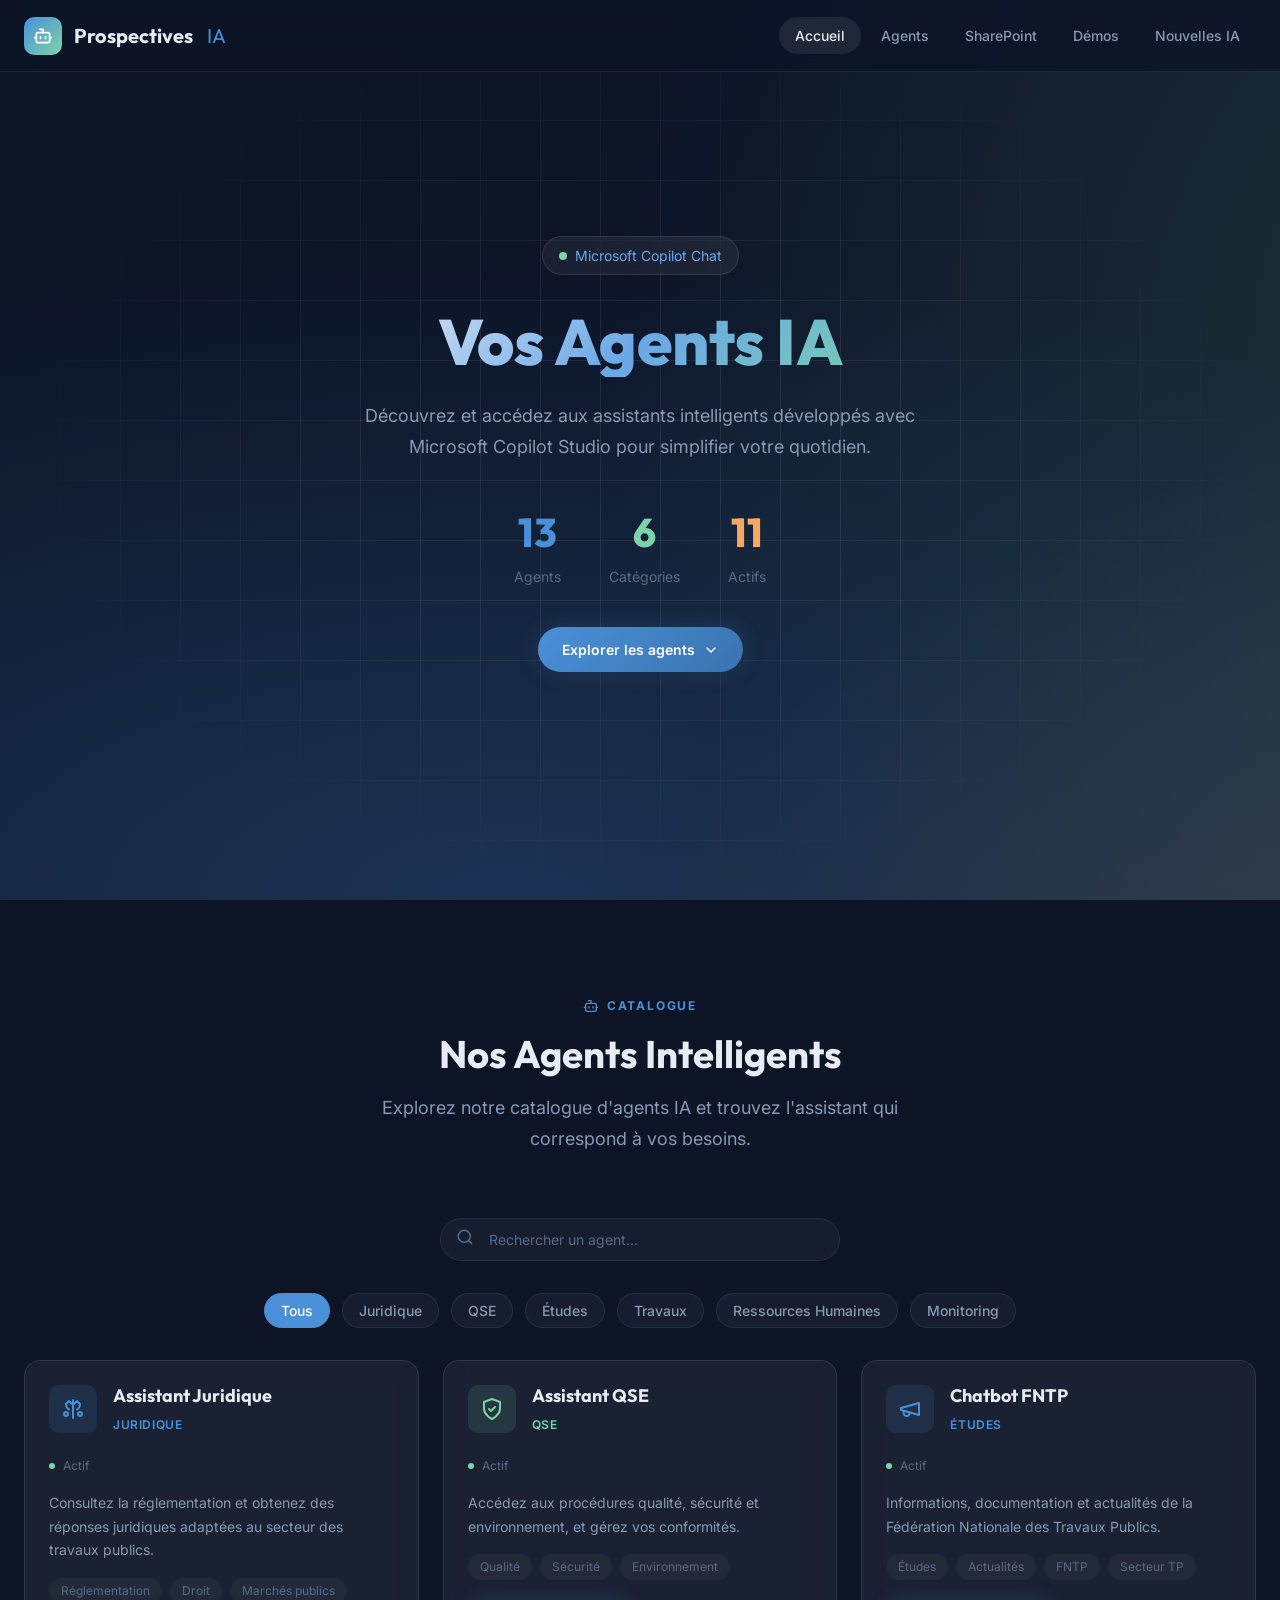
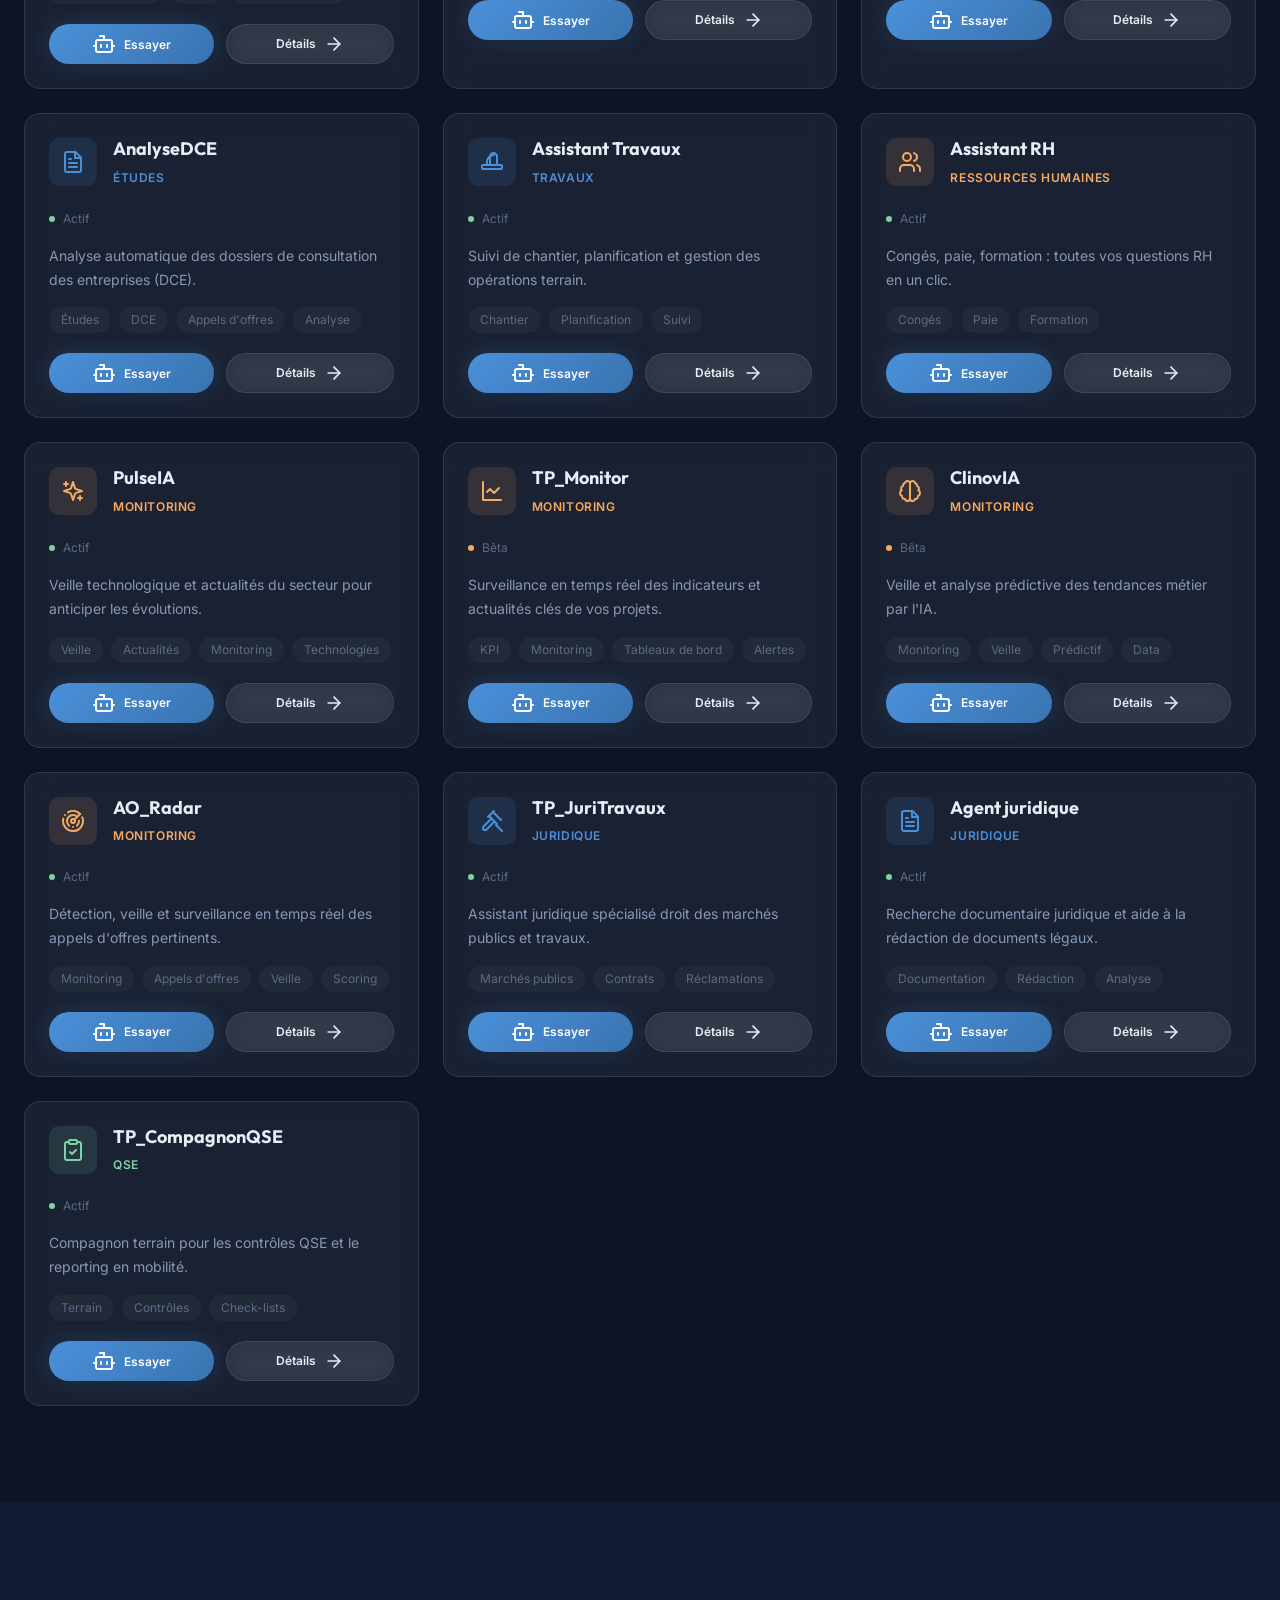
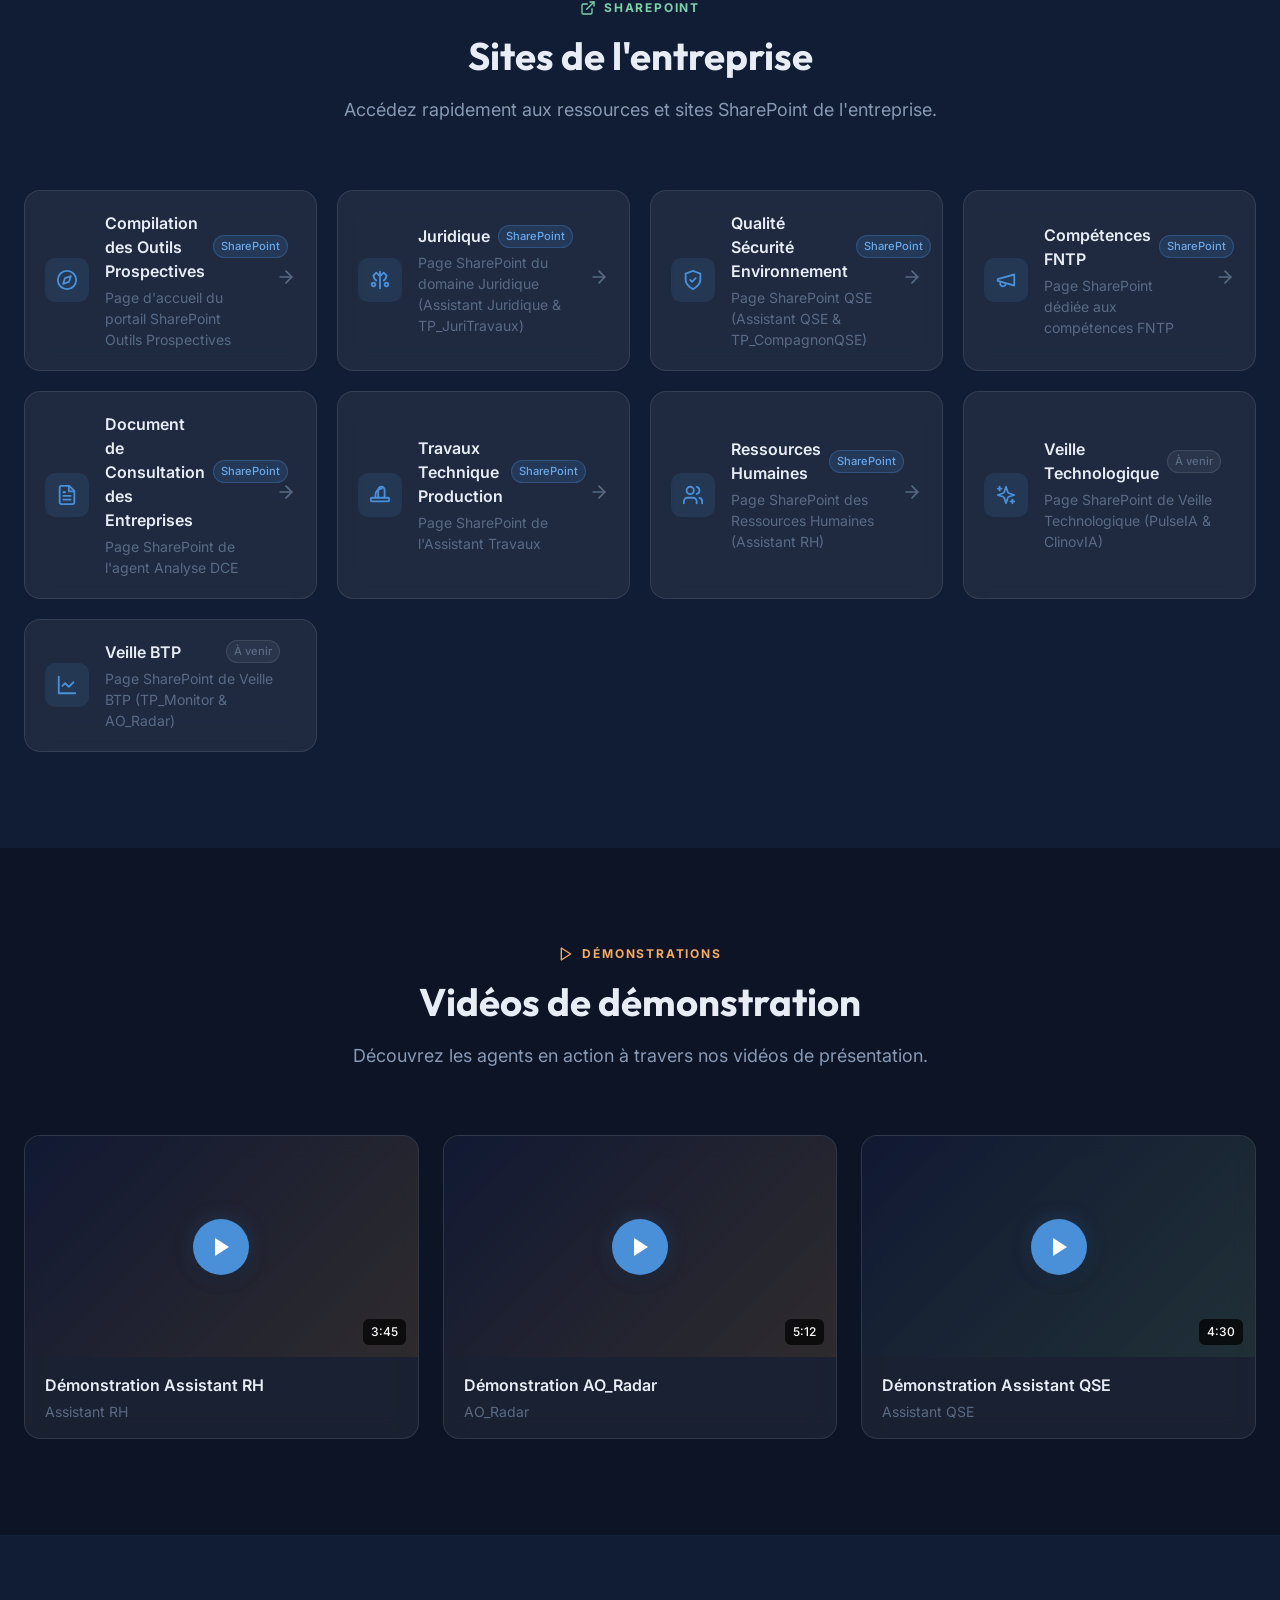
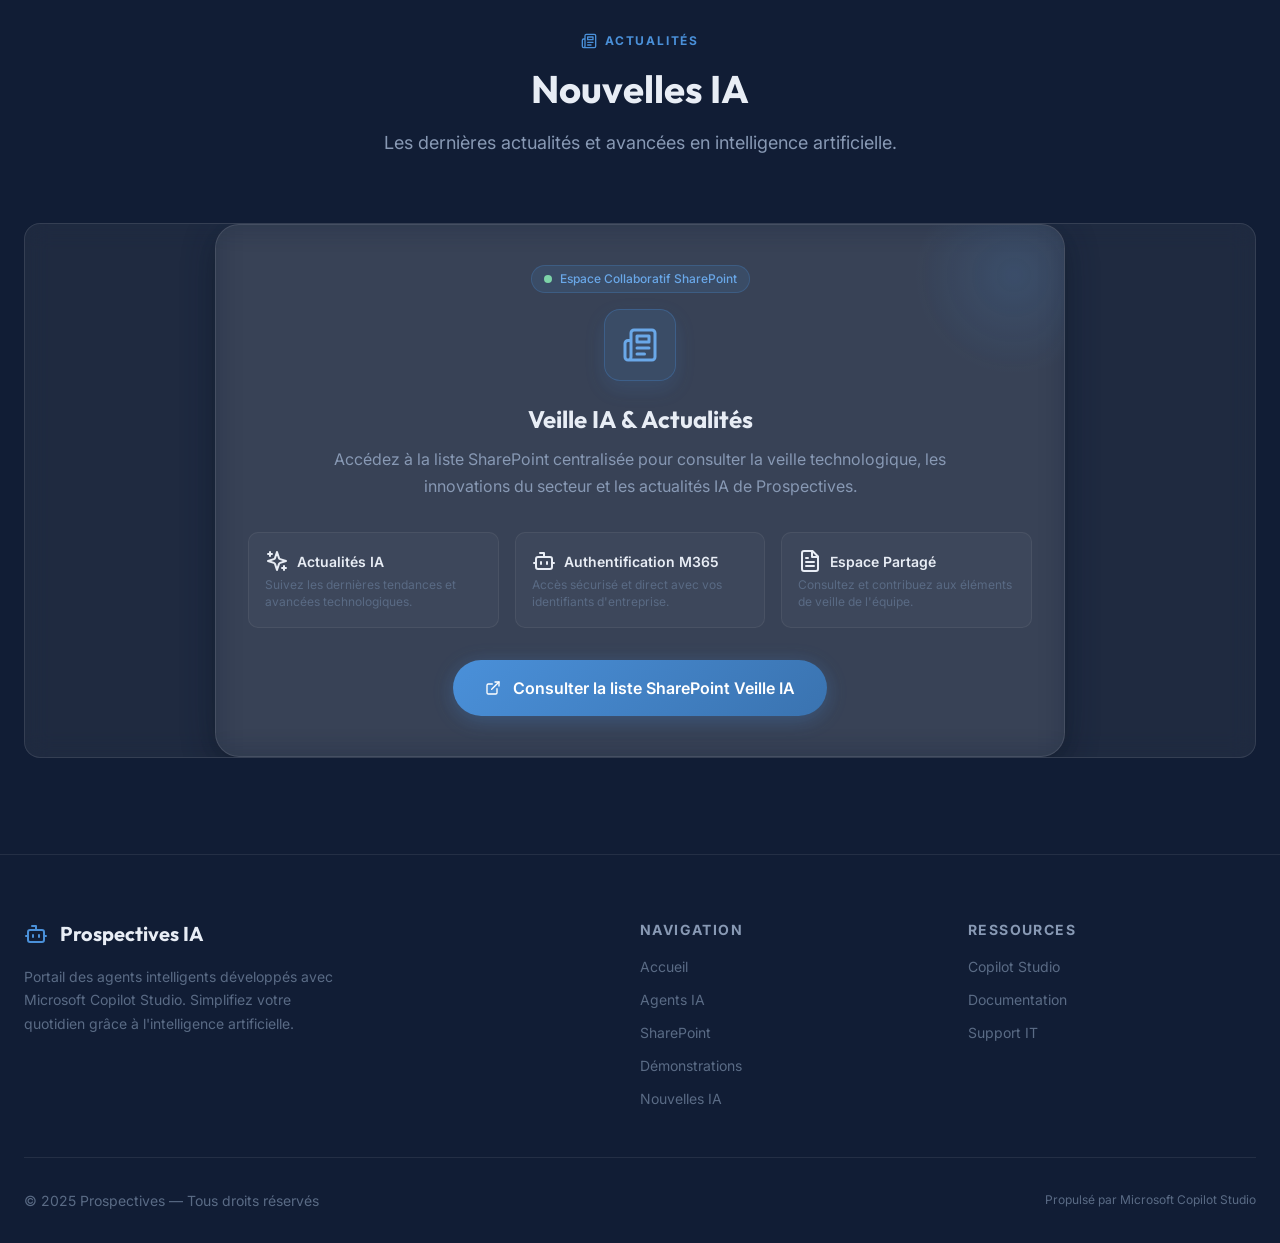
==== commit eb5c11b3: "newtransfercorrected replace the wrong files initially uploaded" ====
--- a/index.html
+++ b/index.html
@@ -1,429 +1,244 @@
 <!DOCTYPE html>
-<html lang="en">
+<html lang="fr">
 <head>
-    <meta charset="UTF-8">
-    <meta name="viewport" content="width=device-width, initial-scale=1.0">
-    <title>Wrenz Agency | Digital & AI Innovation Studio</title>
-    <meta name="description" content="Wrenz Agency crafts high-performance web applications, AI integration, and cutting-edge visual experiences with futuristic precision.">
-    
-    <!-- Open Graph / Meta -->
-    <meta property="og:title" content="Wrenz Agency | Mission, Who is Wren & Projects">
-    <meta property="og:description" content="Wrenz Agency: Mission, Who is Wren, Projects, and Contact Information.">
-    <meta property="og:type" content="website">
-    
-    <!-- Google Fonts -->
-    <link rel="preconnect" href="https://fonts.googleapis.com">
-    <link rel="preconnect" href="https://fonts.gstatic.com" crossorigin>
-    <link href="https://fonts.googleapis.com/css2?family=Inter:wght@300;400;500;600;700;800&family=Syne:wght@500;700;800&family=Space+Grotesk:wght@400;500;700&display=swap" rel="stylesheet">
-    
-    <!-- Font Awesome Icons -->
-    <link rel="stylesheet" href="https://cdnjs.cloudflare.com/ajax/libs/font-awesome/6.4.0/css/all.min.css">
-    
-    <!-- Custom Stylesheet -->
-    <link rel="stylesheet" href="css/styles.css">
+  <meta charset="UTF-8">
+  <meta name="viewport" content="width=device-width, initial-scale=1.0">
+  <meta name="description" content="Portail des agents IA développés avec Microsoft Copilot Studio — Prospectives. Découvrez et accédez aux assistants intelligents de l'entreprise.">
+  <meta name="theme-color" content="#0c1426">
+  <title>Agents IA — Copilot Studio | Prospectives IA</title>
+
+  <!-- Google Fonts -->
+  <link rel="preconnect" href="https://fonts.googleapis.com">
+  <link rel="preconnect" href="https://fonts.gstatic.com" crossorigin>
+  <link href="https://fonts.googleapis.com/css2?family=Inter:wght@400;500;600;700&family=Outfit:wght@600;700;800&display=swap" rel="stylesheet">
+
+  <!-- Stylesheets -->
+  <link rel="stylesheet" href="css/variables.css">
+  <link rel="stylesheet" href="css/base.css">
+  <link rel="stylesheet" href="css/animations.css">
+  <link rel="stylesheet" href="css/components.css">
+  <link rel="stylesheet" href="css/layout.css">
+
+  <!-- Favicon (inline SVG) -->
+  <link rel="icon" href="data:image/svg+xml,<svg xmlns='http://www.w3.org/2000/svg' viewBox='0 0 100 100'><rect width='100' height='100' rx='20' fill='%234A90D9'/><text y='70' x='15' font-size='60' fill='white' font-family='sans-serif' font-weight='bold'>IA</text></svg>">
 </head>
-<body class="bg-black text-white antialiased overflow-x-hidden">
-
-    <!-- Ambient Grid Canvas Background -->
-    <canvas id="ambient-canvas"></canvas>
-
-    <!-- Header Navigation -->
-    <header id="main-header" class="fixed top-0 left-0 w-full z-50 transition-all duration-500">
-        <div class="nav-container max-w-7xl mx-auto px-6 py-5 flex items-center justify-between">
-            <!-- Brand Logo -->
-            <a href="#mission" class="brand-logo flex items-center gap-3 text-decoration-none group">
-                <span class="logo-symbol flex items-center justify-center w-10 h-10 rounded-xl bg-emerald-950/80 border border-emerald-500/30 group-hover:border-emerald-400 transition-all duration-300">
-                    <span class="w-3 h-3 bg-neon-green rounded-sm transform rotate-45 group-hover:scale-125 transition-transform"></span>
-                </span>
-                <span class="logo-text font-syne text-2xl font-bold tracking-tight text-white">
-                    WRENZ<span class="text-neon-green font-extrabold">.</span>
-                </span>
-            </a>
-
-            <!-- Desktop Nav Links (Top of page links to all main sections) -->
-            <nav class="hidden md:flex items-center gap-8 nav-links-desktop font-mono">
-                <a href="#mission" class="nav-link text-xs uppercase tracking-wider font-semibold text-zinc-300 hover:text-neon-green transition-colors">Mission</a>
-                <a href="#wren" class="nav-link text-xs uppercase tracking-wider font-semibold text-zinc-300 hover:text-neon-green transition-colors">Who is Wren</a>
-                <a href="#projects" class="nav-link text-xs uppercase tracking-wider font-semibold text-zinc-300 hover:text-neon-green transition-colors">Projects</a>
-                <a href="#contact" class="nav-link text-xs uppercase tracking-wider font-semibold text-zinc-300 hover:text-neon-green transition-colors">Contact</a>
-            </nav>
-
-            <!-- Desktop Header CTA & Animated Menu Trigger -->
-            <div class="flex items-center gap-4">
-                <a href="#contact" class="hidden sm:inline-flex btn-primary items-center gap-2 px-6 py-2.5 rounded-full font-medium text-xs font-mono uppercase tracking-wider text-black bg-neon-green hover:bg-emerald-300 transition-all duration-300 hover:shadow-neon">
-                    <span>Contact Us</span>
-                    <i class="fa-solid fa-arrow-down text-xs"></i>
-                </a>
-
-                <!-- Animated Hamburger Menu Toggle Button -->
-                <button id="menu-toggle" class="menu-toggle flex flex-col justify-center items-center w-12 h-12 rounded-full bg-emerald-950/40 border border-emerald-500/20 hover:border-emerald-400/60 focus:outline-none transition-all duration-300" aria-label="Toggle Navigation Menu">
-                    <span class="hamburger-line line-1 w-5 h-0.5 bg-emerald-400 my-0.5 transition-transform duration-300"></span>
-                    <span class="hamburger-line line-2 w-5 h-0.5 bg-emerald-300 my-0.5 transition-opacity duration-300"></span>
-                    <span class="hamburger-line line-3 w-5 h-0.5 bg-emerald-400 my-0.5 transition-transform duration-300"></span>
-                </button>
-            </div>
-        </div>
-    </header>
-
-    <!-- Fullscreen Animated Menu Overlay -->
-    <div id="full-menu-overlay" class="full-menu-overlay fixed inset-0 z-40 flex flex-col justify-between p-8 md:p-16 opacity-0 pointer-events-none transition-all duration-500">
-        <div class="overlay-bg absolute inset-0 bg-black/95 backdrop-blur-2xl -z-10"></div>
-        <div class="overlay-glow absolute -top-40 -right-40 w-96 h-96 rounded-full bg-emerald-500/10 blur-3xl pointer-events-none"></div>
-        
-        <div class="overlay-top flex justify-between items-center max-w-7xl mx-auto w-full pt-12">
-            <span class="text-xs uppercase tracking-widest text-emerald-500 font-mono">/// WRENZ NAVIGATION HUB</span>
-            <span class="text-xs text-zinc-500 font-mono">ILE-DE-FRANCE</span>
-        </div>
-
-        <div class="overlay-main max-w-7xl mx-auto w-full grid grid-cols-1 lg:grid-cols-12 gap-12 my-auto items-center">
-            <nav class="lg:col-span-8 flex flex-col gap-5">
-                <a href="#mission" class="menu-overlay-link text-4xl sm:text-6xl md:text-7xl font-syne font-bold text-zinc-400 hover:text-neon-green transition-all duration-300 flex items-center justify-between group">
-                    <span>01 // Mission</span>
-                    <span class="text-sm font-mono opacity-0 group-hover:opacity-100 transform translate-x-4 group-hover:translate-x-0 transition-all text-emerald-400">✦ PURPOSE</span>
-                </a>
-                <a href="#wren" class="menu-overlay-link text-4xl sm:text-6xl md:text-7xl font-syne font-bold text-zinc-400 hover:text-neon-green transition-all duration-300 flex items-center justify-between group">
-                    <span>02 // Who is Wren</span>
-                    <span class="text-sm font-mono opacity-0 group-hover:opacity-100 transform translate-x-4 group-hover:translate-x-0 transition-all text-emerald-400">✦ ABOUT</span>
-                </a>
-                <a href="#projects" class="menu-overlay-link text-4xl sm:text-6xl md:text-7xl font-syne font-bold text-zinc-400 hover:text-neon-green transition-all duration-300 flex items-center justify-between group">
-                    <span>03 // Projects</span>
-                    <span class="text-sm font-mono opacity-0 group-hover:opacity-100 transform translate-x-4 group-hover:translate-x-0 transition-all text-emerald-400">✦ SHOWCASE</span>
-                </a>
-                <a href="#contact" class="menu-overlay-link text-4xl sm:text-6xl md:text-7xl font-syne font-bold text-emerald-400 hover:text-neon-green transition-all duration-300 flex items-center justify-between group">
-                    <span>04 // Contact</span>
-                    <span class="text-sm font-mono opacity-0 group-hover:opacity-100 transform translate-x-4 group-hover:translate-x-0 transition-all text-emerald-400">✦ REACH OUT</span>
-                </a>
-            </nav>
-
-            <div class="lg:col-span-4 rounded-square-card p-8 flex flex-col gap-6">
-                <div>
-                    <h4 class="text-xs uppercase tracking-wider text-emerald-400 font-mono mb-1">Direct Contact Hub</h4>
-                    <p class="text-zinc-400 text-xs font-mono">Jump straight to all contact details at the bottom section of the page.</p>
-                </div>
-                <div class="space-y-3 font-mono text-xs">
-                    <div class="p-3 rounded-xl bg-black/60 border border-emerald-500/20 flex items-center gap-3">
-                        <i class="fa-solid fa-location-dot text-neon-green"></i>
-                        <span class="text-zinc-200">Ile-de-France (France)</span>
-                    </div>
-                    <div class="p-3 rounded-xl bg-black/60 border border-emerald-500/20 flex items-center gap-3">
-                        <i class="fa-regular fa-envelope text-neon-green"></i>
-                        <span class="text-zinc-200">contact@wrenzagency.com</span>
-                    </div>
-                </div>
-                <a href="#contact" class="w-full py-3 rounded-xl bg-neon-green text-black font-syne font-bold text-xs uppercase tracking-wider text-center block hover:bg-emerald-300 transition-colors">
-                    Go To Bottom Contact Section
-                </a>
-            </div>
-        </div>
-
-        <div class="overlay-bottom max-w-7xl mx-auto w-full flex justify-between items-center pt-6 border-t border-zinc-900 text-zinc-600 text-xs font-mono">
-            <span>© WRENZ AGENCY. ALL RIGHTS RESERVED.</span>
-            <span class="text-emerald-500">ILE-DE-FRANCE (FRANCE)</span>
-        </div>
+<body>
+
+  <!-- ===== NAVIGATION ===== -->
+  <nav class="nav" id="nav" role="navigation" aria-label="Navigation principale">
+    <div class="nav__container">
+      <a href="#" class="nav__logo" aria-label="Prospectives - Accueil">
+        <div class="nav__logo-icon" aria-hidden="true">
+          <svg xmlns="http://www.w3.org/2000/svg" width="20" height="20" viewBox="0 0 24 24" fill="none" stroke="currentColor" stroke-width="2" stroke-linecap="round" stroke-linejoin="round"><path d="M12 8V4H8"/><rect x="4" y="8" width="16" height="12" rx="2"/><path d="M2 14h2"/><path d="M20 14h2"/><path d="M15 13v2"/><path d="M9 13v2"/></svg>
+        </div>
+        Prospectives <span style="color: var(--blue); font-weight: 400; margin-left: 2px;">IA</span>
+      </a>
+
+      <div class="nav__links" id="nav-links">
+        <a href="#accueil" class="nav__link active">Accueil</a>
+        <a href="#agents" class="nav__link">Agents</a>
+        <a href="#sharepoint" class="nav__link">SharePoint</a>
+        <a href="#demos" class="nav__link">Démos</a>
+        <a href="#nouvelles" class="nav__link">Nouvelles IA</a>
+      </div>
+
+      <button class="nav__hamburger" id="nav-hamburger" aria-label="Menu" aria-expanded="false">
+        <span></span>
+        <span></span>
+        <span></span>
+      </button>
     </div>
-
-    <main>
-        <!-- SECTION 1: MISSION -->
-        <section id="mission" class="section-padding min-h-screen pt-36 sm:pt-44 flex items-center justify-center overflow-hidden">
-            <div class="glow-orb top-1/3 left-1/2 -translate-x-1/2 -translate-y-1/2"></div>
-            
-            <div class="container-custom relative z-10 text-center">
-                <!-- Tagline Badge -->
-                <div class="inline-flex items-center gap-3 px-5 py-2.5 rounded-full bg-emerald-950/70 border border-emerald-500/30 text-emerald-300 text-xs sm:text-sm font-mono tracking-wider uppercase mb-8 shadow-neon-sm">
-                    <span class="w-2.5 h-2.5 rounded-full bg-neon-green animate-pulse"></span>
-                    <span>WRENZ AGENCY</span>
-                    <span class="text-zinc-600">|</span>
-                    <span class="text-emerald-400 font-semibold">SECTION 01: MISSION</span>
-                </div>
-
-                <!-- Main Mission Headline -->
-                <h1 class="font-syne text-4xl sm:text-6xl md:text-7xl lg:text-8xl font-extrabold tracking-tight leading-tight sm:leading-none mb-10">
-                    Designing <span class="gradient-text-emerald">Digital Innovation</span> &<br class="hidden sm:inline">
-                    <span class="gradient-text-neon">Cutting-Edge Web Experiences</span>.
-                </h1>
-
-                <!-- Mission Card Block (Nice Rounded Square Hero Container) -->
-                <div class="max-w-4xl mx-auto rounded-square-card text-center mb-16 p-8 sm:p-12">
-                    <p class="text-zinc-200 text-lg sm:text-2xl font-normal leading-relaxed">
-                        Wrenz Agency is dedicated to crafting high-performance digital solutions, seamless visual design systems, and modern web applications with speed and precision.
-                    </p>
-                </div>
-
-                <!-- Mission Pillars (3 Rounded Square Cards) -->
-                <div class="grid grid-cols-1 md:grid-cols-3 gap-6 text-left">
-                    <div class="rounded-square-card group">
-                        <div class="rounded-square-icon mb-6">
-                            <i class="fa-solid fa-bullseye"></i>
-                        </div>
-                        <span class="text-xs font-mono text-emerald-400 uppercase tracking-widest block mb-2">01 // PILLAR</span>
-                        <h3 class="font-syne text-xl font-bold text-white mb-2">Mission Pillar 01</h3>
-                        <p class="text-zinc-500 text-xs font-mono">To be added</p>
-                    </div>
-
-                    <div class="rounded-square-card group">
-                        <div class="rounded-square-icon mb-6">
-                            <i class="fa-solid fa-compass"></i>
-                        </div>
-                        <span class="text-xs font-mono text-emerald-400 uppercase tracking-widest block mb-2">02 // PILLAR</span>
-                        <h3 class="font-syne text-xl font-bold text-white mb-2">Mission Pillar 02</h3>
-                        <p class="text-zinc-500 text-xs font-mono">To be added</p>
-                    </div>
-
-                    <div class="rounded-square-card group">
-                        <div class="rounded-square-icon mb-6">
-                            <i class="fa-solid fa-star"></i>
-                        </div>
-                        <span class="text-xs font-mono text-emerald-400 uppercase tracking-widest block mb-2">03 // PILLAR</span>
-                        <h3 class="font-syne text-xl font-bold text-white mb-2">Mission Pillar 03</h3>
-                        <p class="text-zinc-500 text-xs font-mono">To be added</p>
-                    </div>
-                </div>
-            </div>
-        </section>
-
-        <!-- SECTION 2: WHO IS WREN -->
-        <section id="wren" class="section-padding bg-zinc-950/60 border-t border-zinc-900">
-            <div class="container-custom">
-                <!-- Section Header -->
-                <div class="text-center max-w-3xl mx-auto mb-16">
-                    <span class="section-tag">/// SECTION 02: WHO IS WREN</span>
-                    <h2 class="font-syne text-3xl sm:text-5xl font-extrabold text-white mt-4 mb-4">
-                        Who is <span class="gradient-text-neon">Wren</span>
-                    </h2>
-                    <p class="text-zinc-400 text-base sm:text-lg">
-                        Learn about Wren behind Wrenz Agency.
-                    </p>
-                </div>
-
-                <!-- Main Who is Wren Layout in Rounded Square Cards -->
-                <div class="grid grid-cols-1 lg:grid-cols-12 gap-8 items-stretch mb-12">
-                    <!-- Left: Placeholder for Wren's Photo in a Rounded Square Card -->
-                    <div class="lg:col-span-5 flex">
-                        <div class="card-placeholder w-full group flex flex-col justify-center items-center">
-                            <div class="w-24 h-24 rounded-2xl bg-black border border-emerald-500/20 flex items-center justify-center text-zinc-600 mb-6 group-hover:text-neon-green group-hover:border-emerald-500/50 transition-colors">
-                                <i class="fa-regular fa-user text-4xl"></i>
-                            </div>
-                            <span class="text-xs font-mono text-emerald-400 uppercase tracking-widest mb-1">PHOTO PLACEHOLDER</span>
-                            <h3 class="font-syne text-xl font-bold text-zinc-400 group-hover:text-white transition-colors">Photo of Wren</h3>
-                            <p class="text-zinc-600 text-xs font-mono mt-2">To be added</p>
-                        </div>
-                    </div>
-
-                    <!-- Right: Who is Wren Bio Details in Rounded Square Card -->
-                    <div class="lg:col-span-7 flex">
-                        <div class="rounded-square-card w-full p-8 sm:p-10 flex flex-col justify-center space-y-6">
-                            <div class="inline-flex items-center gap-2 px-3 py-1 rounded-md bg-emerald-950/80 border border-emerald-500/30 text-emerald-400 font-mono text-xs uppercase tracking-wider w-fit">
-                                <i class="fa-solid fa-id-card text-neon-green"></i>
-                                <span>WHO IS WREN</span>
-                            </div>
-
-                            <h3 class="font-syne text-2xl sm:text-4xl font-bold text-white">
-                                About <span class="gradient-text-emerald">Wren</span>
-                            </h3>
-
-                            <p class="text-zinc-300 text-base sm:text-lg leading-relaxed font-mono">
-                                Information about Wren to be added.
-                            </p>
-
-                            <div class="p-4 rounded-xl bg-black/40 border border-dashed border-emerald-500/30 font-mono text-xs text-zinc-500">
-                                <span class="text-emerald-400 font-bold block mb-1">/// NOTE:</span>
-                                Additional bio, details, and background story for Wren will be inserted here.
-                            </div>
-                        </div>
-                    </div>
-                </div>
-
-                <!-- Wren's Feature Cards (3 Harmonious Empty Rounded Square Placeholders) -->
-                <div class="grid grid-cols-1 md:grid-cols-3 gap-6">
-                    <div class="card-placeholder group">
-                        <div class="w-16 h-16 rounded-2xl bg-black border border-emerald-500/20 flex items-center justify-center text-zinc-600 mb-6 group-hover:text-neon-green group-hover:border-emerald-500/50 transition-colors">
-                            <i class="fa-solid fa-circle-info text-2xl"></i>
-                        </div>
-                        <span class="text-xs font-mono text-emerald-400 uppercase tracking-widest mb-1">DETAIL 01</span>
-                        <h4 class="font-syne text-lg font-bold text-zinc-400 group-hover:text-white transition-colors">Wren Detail 01</h4>
-                        <p class="text-zinc-600 text-xs font-mono mt-2">To be added</p>
-                    </div>
-
-                    <div class="card-placeholder group">
-                        <div class="w-16 h-16 rounded-2xl bg-black border border-emerald-500/20 flex items-center justify-center text-zinc-600 mb-6 group-hover:text-neon-green group-hover:border-emerald-500/50 transition-colors">
-                            <i class="fa-solid fa-circle-info text-2xl"></i>
-                        </div>
-                        <span class="text-xs font-mono text-emerald-400 uppercase tracking-widest mb-1">DETAIL 02</span>
-                        <h4 class="font-syne text-lg font-bold text-zinc-400 group-hover:text-white transition-colors">Wren Detail 02</h4>
-                        <p class="text-zinc-600 text-xs font-mono mt-2">To be added</p>
-                    </div>
-
-                    <div class="card-placeholder group">
-                        <div class="w-16 h-16 rounded-2xl bg-black border border-emerald-500/20 flex items-center justify-center text-zinc-600 mb-6 group-hover:text-neon-green group-hover:border-emerald-500/50 transition-colors">
-                            <i class="fa-solid fa-circle-info text-2xl"></i>
-                        </div>
-                        <span class="text-xs font-mono text-emerald-400 uppercase tracking-widest mb-1">DETAIL 03</span>
-                        <h4 class="font-syne text-lg font-bold text-zinc-400 group-hover:text-white transition-colors">Wren Detail 03</h4>
-                        <p class="text-zinc-600 text-xs font-mono mt-2">To be added</p>
-                    </div>
-                </div>
-            </div>
-        </section>
-
-        <!-- SECTION 3: PROJECTS -->
-        <section id="projects" class="section-padding border-t border-zinc-900">
-            <div class="container-custom">
-                <!-- Section Header -->
-                <div class="text-center max-w-3xl mx-auto mb-16">
-                    <span class="section-tag">/// SECTION 03: PROJECTS</span>
-                    <h2 class="font-syne text-3xl sm:text-5xl font-extrabold text-white mt-4 mb-4">
-                        Previous <span class="gradient-text-emerald">Projects</span>
-                    </h2>
-                    <p class="text-zinc-400 text-base sm:text-lg">
-                        Our portfolio of delivered applications and client work.
-                    </p>
-                </div>
-
-                <!-- Projects Grid (3 Harmonious Empty Placeholder Rounded Squares) -->
-                <div class="grid grid-cols-1 md:grid-cols-3 gap-8">
-                    <!-- Project Placeholder 1 -->
-                    <div class="card-placeholder group">
-                        <div class="w-20 h-20 rounded-2xl bg-black border border-emerald-500/20 flex items-center justify-center text-zinc-600 mb-6 group-hover:text-neon-green group-hover:border-emerald-500/50 transition-colors">
-                            <i class="fa-solid fa-layer-group text-3xl"></i>
-                        </div>
-                        <span class="text-xs font-mono text-emerald-400 uppercase tracking-widest mb-1">PROJECT 01</span>
-                        <h3 class="font-syne text-xl font-bold text-zinc-400 group-hover:text-white transition-colors">Project 01</h3>
-                        <p class="text-zinc-600 text-xs font-mono mt-2">To be added</p>
-                    </div>
-
-                    <!-- Project Placeholder 2 -->
-                    <div class="card-placeholder group">
-                        <div class="w-20 h-20 rounded-2xl bg-black border border-emerald-500/20 flex items-center justify-center text-zinc-600 mb-6 group-hover:text-neon-green group-hover:border-emerald-500/50 transition-colors">
-                            <i class="fa-solid fa-layer-group text-3xl"></i>
-                        </div>
-                        <span class="text-xs font-mono text-emerald-400 uppercase tracking-widest mb-1">PROJECT 02</span>
-                        <h3 class="font-syne text-xl font-bold text-zinc-400 group-hover:text-white transition-colors">Project 02</h3>
-                        <p class="text-zinc-600 text-xs font-mono mt-2">To be added</p>
-                    </div>
-
-                    <!-- Project Placeholder 3 -->
-                    <div class="card-placeholder group">
-                        <div class="w-20 h-20 rounded-2xl bg-black border border-emerald-500/20 flex items-center justify-center text-zinc-600 mb-6 group-hover:text-neon-green group-hover:border-emerald-500/50 transition-colors">
-                            <i class="fa-solid fa-layer-group text-3xl"></i>
-                        </div>
-                        <span class="text-xs font-mono text-emerald-400 uppercase tracking-widest mb-1">PROJECT 03</span>
-                        <h3 class="font-syne text-xl font-bold text-zinc-400 group-hover:text-white transition-colors">Project 03</h3>
-                        <p class="text-zinc-600 text-xs font-mono mt-2">To be added</p>
-                    </div>
-                </div>
-            </div>
-        </section>
-
-        <!-- SECTION 4: ALL CONTACT INFORMATION (BOTTOM SECTION OF THE PAGE) -->
-        <section id="contact" class="section-padding bg-zinc-950/90 border-t border-zinc-900">
-            <div class="container-custom">
-                <!-- Section Header -->
-                <div class="text-center max-w-3xl mx-auto mb-16">
-                    <span class="section-tag">/// SECTION 04: CONTACT INFORMATION</span>
-                    <h2 class="font-syne text-3xl sm:text-5xl font-extrabold text-white mt-4 mb-4">
-                        Contact <span class="gradient-text-neon">Wrenz Agency</span>
-                    </h2>
-                    <p class="text-zinc-400 text-base sm:text-lg">
-                        Get in touch with our team for inquiries and project discussions.
-                    </p>
-                </div>
-
-                <div class="grid grid-cols-1 lg:grid-cols-12 gap-10 items-start">
-                    <!-- Left: All Contact Details in Nice Rounded Square Cards -->
-                    <div class="lg:col-span-6 space-y-5">
-                        <div class="rounded-square-card p-6 flex items-center gap-5 group">
-                            <div class="rounded-square-icon shrink-0">
-                                <i class="fa-solid fa-location-dot"></i>
-                            </div>
-                            <div>
-                                <div class="text-xs text-emerald-400 font-mono uppercase tracking-wider mb-1">LOCATION</div>
-                                <div class="text-white text-lg font-bold font-syne">Ile-de-France (France)</div>
-                            </div>
-                        </div>
-
-                        <div class="rounded-square-card p-6 flex items-center gap-5 group">
-                            <div class="rounded-square-icon shrink-0">
-                                <i class="fa-solid fa-phone"></i>
-                            </div>
-                            <div>
-                                <div class="text-xs text-emerald-400 font-mono uppercase tracking-wider mb-1">PHONE</div>
-                                <div class="text-white text-lg font-bold font-syne">+33 7xxxxxxxx</div>
-                            </div>
-                        </div>
-
-                        <div class="rounded-square-card p-6 flex items-center gap-5 group">
-                            <div class="rounded-square-icon shrink-0">
-                                <i class="fa-regular fa-envelope"></i>
-                            </div>
-                            <div>
-                                <div class="text-xs text-emerald-400 font-mono uppercase tracking-wider mb-1">EMAIL</div>
-                                <div class="text-white text-lg font-bold font-syne">contact@wrenzagency.com</div>
-                            </div>
-                        </div>
-                    </div>
-
-                    <!-- Right: Direct Message Form inside Rounded Square Card Container -->
-                    <div class="lg:col-span-6 rounded-square-card p-8 sm:p-10">
-                        <h3 class="font-syne text-2xl font-bold text-white mb-2">Send A Message</h3>
-                        <p class="text-zinc-400 text-xs font-mono mb-6">Fill out the form below to contact us.</p>
-
-                        <form id="contact-form" class="space-y-4">
-                            <div>
-                                <label for="user-name" class="block text-xs font-mono text-zinc-400 mb-2">YOUR NAME</label>
-                                <input type="text" id="user-name" required placeholder="Name..." class="w-full px-4 py-3.5 rounded-xl bg-black/80 border border-zinc-800 text-white text-sm focus:outline-none focus:border-emerald-400 transition-colors font-mono">
-                            </div>
-
-                            <div>
-                                <label for="user-email" class="block text-xs font-mono text-zinc-400 mb-2">EMAIL ADDRESS</label>
-                                <input type="email" id="user-email" required placeholder="email@example.com" class="w-full px-4 py-3.5 rounded-xl bg-black/80 border border-zinc-800 text-white text-sm focus:outline-none focus:border-emerald-400 transition-colors font-mono">
-                            </div>
-
-                            <div>
-                                <label for="user-message" class="block text-xs font-mono text-zinc-400 mb-2">MESSAGE</label>
-                                <textarea id="user-message" rows="4" required placeholder="Your message..." class="w-full px-4 py-3.5 rounded-xl bg-black/80 border border-zinc-800 text-white text-sm focus:outline-none focus:border-emerald-400 transition-colors font-mono"></textarea>
-                            </div>
-
-                            <button type="submit" id="submit-btn" class="w-full py-4 rounded-xl bg-neon-green text-black font-syne font-bold text-sm uppercase tracking-wider hover:bg-emerald-300 transition-all duration-300 shadow-neon flex items-center justify-center gap-3">
-                                <span>Send Message</span>
-                                <i class="fa-solid fa-paper-plane"></i>
-                            </button>
-                        </form>
-
-                        <div id="form-success" class="hidden mt-6 p-6 rounded-2xl bg-emerald-950/90 border border-emerald-400 text-center">
-                            <i class="fa-solid fa-circle-check text-neon-green text-4xl mb-3"></i>
-                            <h4 class="font-syne text-xl font-bold text-white">Message Sent</h4>
-                            <p class="text-zinc-300 text-xs font-mono mt-2">Thank you. Your message has been sent successfully.</p>
-                        </div>
-                    </div>
-                </div>
-            </div>
-        </section>
-    </main>
-
-    <!-- Footer -->
-    <footer class="bg-black py-12 border-t border-zinc-900">
-        <div class="container-custom flex flex-col md:flex-row justify-between items-center gap-6">
-            <div class="flex items-center gap-3">
-                <span class="w-8 h-8 rounded-lg bg-emerald-950 border border-emerald-500/30 flex items-center justify-center">
-                    <span class="w-2.5 h-2.5 bg-neon-green rounded-sm transform rotate-45"></span>
-                </span>
-                <span class="font-syne text-lg font-bold tracking-tight text-white">
-                    WRENZ<span class="text-neon-green">.</span>
-                </span>
-            </div>
-
-            <div class="flex gap-8 text-xs font-mono text-zinc-400">
-                <a href="#mission" class="hover:text-neon-green transition-colors">Mission</a>
-                <a href="#wren" class="hover:text-neon-green transition-colors">Who is Wren</a>
-                <a href="#projects" class="hover:text-neon-green transition-colors">Projects</a>
-                <a href="#contact" class="hover:text-neon-green transition-colors">Contact</a>
-            </div>
-
-            <p class="text-xs text-zinc-600 font-mono">© Wrenz Agency. All Rights Reserved.</p>
-        </div>
-    </footer>
-
-    <!-- Main JavaScript File -->
-    <script src="js/main.js"></script>
+  </nav>
+
+  <main>
+
+    <!-- ===== HERO ===== -->
+    <section class="hero" id="accueil">
+      <div class="hero__bg" aria-hidden="true"></div>
+      <div class="hero__grid" aria-hidden="true"></div>
+
+      <div class="hero__content">
+        <a href="https://m365.cloud.microsoft/chat" target="_blank" rel="noopener noreferrer" class="hero__badge scale-in">
+          <span class="hero__badge-dot" aria-hidden="true"></span>
+          Microsoft Copilot Chat
+        </a>
+
+        <h1 class="hero__title fade-in">Vos Agents IA</h1>
+
+        <p class="hero__subtitle fade-in">
+          Découvrez et accédez aux assistants intelligents développés avec
+          Microsoft Copilot Studio pour simplifier votre quotidien.
+        </p>
+
+        <div class="hero__stats fade-in">
+          <div class="hero__stat">
+            <div class="hero__stat-number blue" id="stat-agents">0</div>
+            <div class="hero__stat-label">Agents</div>
+          </div>
+          <div class="hero__stat">
+            <div class="hero__stat-number green" id="stat-categories">0</div>
+            <div class="hero__stat-label">Catégories</div>
+          </div>
+          <div class="hero__stat">
+            <div class="hero__stat-number orange" id="stat-active">0</div>
+            <div class="hero__stat-label">Actifs</div>
+          </div>
+        </div>
+
+        <div class="hero__cta fade-in">
+          <a href="#agents" class="btn btn--primary">
+            Explorer les agents
+            <svg xmlns="http://www.w3.org/2000/svg" width="16" height="16" viewBox="0 0 24 24" fill="none" stroke="currentColor" stroke-width="2" stroke-linecap="round" stroke-linejoin="round"><polyline points="6 9 12 15 18 9"/></svg>
+          </a>
+        </div>
+      </div>
+    </section>
+
+    <!-- ===== CATALOGUE DES AGENTS ===== -->
+    <section class="section" id="agents">
+      <div class="container">
+        <div class="section__header slide-left">
+          <div class="section__eyebrow">
+            <svg xmlns="http://www.w3.org/2000/svg" width="16" height="16" viewBox="0 0 24 24" fill="none" stroke="currentColor" stroke-width="2" stroke-linecap="round" stroke-linejoin="round"><path d="M12 8V4H8"/><rect x="4" y="8" width="16" height="12" rx="2"/><path d="M2 14h2"/><path d="M20 14h2"/><path d="M15 13v2"/><path d="M9 13v2"/></svg>
+            Catalogue
+          </div>
+          <h2 class="section__title">Nos Agents Intelligents</h2>
+          <p class="section__subtitle">
+            Explorez notre catalogue d'agents IA et trouvez l'assistant qui correspond à vos besoins.
+          </p>
+        </div>
+
+        <!-- Search -->
+        <div class="search-container fade-in">
+          <span class="search-icon" aria-hidden="true">
+            <svg xmlns="http://www.w3.org/2000/svg" width="18" height="18" viewBox="0 0 24 24" fill="none" stroke="currentColor" stroke-width="2" stroke-linecap="round" stroke-linejoin="round"><circle cx="11" cy="11" r="8"/><line x1="21" y1="21" x2="16.65" y2="16.65"/></svg>
+          </span>
+          <input type="text" class="search-input" id="search-input" placeholder="Rechercher un agent..." aria-label="Rechercher un agent">
+        </div>
+
+        <!-- Category Filters -->
+        <div class="filter-bar" id="filter-bar" role="group" aria-label="Filtres par catégorie"></div>
+
+        <!-- Agents Grid (rendered by JS) -->
+        <div class="agents-grid" id="agents-grid" role="list" aria-label="Liste des agents"></div>
+      </div>
+    </section>
+
+    <!-- ===== LIENS SHAREPOINT ===== -->
+    <section class="section section--alt" id="sharepoint">
+      <div class="container">
+        <div class="section__header slide-left">
+          <div class="section__eyebrow green">
+            <svg xmlns="http://www.w3.org/2000/svg" width="16" height="16" viewBox="0 0 24 24" fill="none" stroke="currentColor" stroke-width="2" stroke-linecap="round" stroke-linejoin="round"><path d="M18 13v6a2 2 0 0 1-2 2H5a2 2 0 0 1-2-2V8a2 2 0 0 1 2-2h6"/><polyline points="15 3 21 3 21 9"/><line x1="10" y1="14" x2="21" y2="3"/></svg>
+            SharePoint
+          </div>
+          <h2 class="section__title">Sites de l'entreprise</h2>
+          <p class="section__subtitle">
+            Accédez rapidement aux ressources et sites SharePoint de l'entreprise.
+          </p>
+        </div>
+
+        <!-- SP Grid (rendered by JS) -->
+        <div class="sp-grid" id="sp-grid" role="list" aria-label="Liens SharePoint"></div>
+      </div>
+    </section>
+
+    <!-- ===== DÉMONSTRATIONS VIDÉO ===== -->
+    <section class="section" id="demos">
+      <div class="container">
+        <div class="section__header slide-left">
+          <div class="section__eyebrow orange">
+            <svg xmlns="http://www.w3.org/2000/svg" width="16" height="16" viewBox="0 0 24 24" fill="none" stroke="currentColor" stroke-width="2" stroke-linecap="round" stroke-linejoin="round"><polygon points="5 3 19 12 5 21 5 3"/></svg>
+            Démonstrations
+          </div>
+          <h2 class="section__title">Vidéos de démonstration</h2>
+          <p class="section__subtitle">
+            Découvrez les agents en action à travers nos vidéos de présentation.
+          </p>
+        </div>
+
+        <!-- Videos Grid (rendered by JS) -->
+        <div class="videos-grid" id="videos-grid" role="list" aria-label="Démonstrations vidéo"></div>
+      </div>
+    </section>
+
+    <!-- ===== NOUVELLES IA ===== -->
+    <section class="section section--alt" id="nouvelles">
+      <div class="container">
+        <div class="section__header slide-left">
+          <div class="section__eyebrow">
+            <svg xmlns="http://www.w3.org/2000/svg" width="16" height="16" viewBox="0 0 24 24" fill="none" stroke="currentColor" stroke-width="2" stroke-linecap="round" stroke-linejoin="round"><path d="M4 22h16a2 2 0 0 0 2-2V4a2 2 0 0 0-2-2H8a2 2 0 0 0-2 2v16a2 2 0 0 1-2 2Zm0 0a2 2 0 0 1-2-2v-9c0-1.1.9-2 2-2h2"/><path d="M18 14h-8"/><path d="M15 18h-5"/><path d="M10 6h8v4h-8V6Z"/></svg>
+            Actualités
+          </div>
+          <h2 class="section__title">Nouvelles IA</h2>
+          <p class="section__subtitle">
+            Les dernières actualités et avancées en intelligence artificielle.
+          </p>
+        </div>
+
+        <!-- News content (rendered by JS) -->
+        <div class="news-container scale-in" id="news-content"></div>
+      </div>
+    </section>
+
+  </main>
+
+  <!-- ===== FOOTER ===== -->
+  <footer class="footer" role="contentinfo">
+    <div class="container">
+      <div class="footer__content">
+        <div class="footer__brand">
+          <div class="footer__brand-name">
+            <svg xmlns="http://www.w3.org/2000/svg" width="24" height="24" viewBox="0 0 24 24" fill="none" stroke="var(--blue)" stroke-width="2" stroke-linecap="round" stroke-linejoin="round"><path d="M12 8V4H8"/><rect x="4" y="8" width="16" height="12" rx="2"/><path d="M2 14h2"/><path d="M20 14h2"/><path d="M15 13v2"/><path d="M9 13v2"/></svg>
+            Prospectives IA
+          </div>
+          <p class="footer__brand-desc">
+            Portail des agents intelligents développés avec Microsoft Copilot Studio.
+            Simplifiez votre quotidien grâce à l'intelligence artificielle.
+          </p>
+        </div>
+
+        <div>
+          <div class="footer__section-title">Navigation</div>
+          <div class="footer__links">
+            <a href="#accueil" class="footer__link">Accueil</a>
+            <a href="#agents" class="footer__link">Agents IA</a>
+            <a href="#sharepoint" class="footer__link">SharePoint</a>
+            <a href="#demos" class="footer__link">Démonstrations</a>
+            <a href="#nouvelles" class="footer__link">Nouvelles IA</a>
+          </div>
+        </div>
+
+        <div>
+          <div class="footer__section-title">Ressources</div>
+          <div class="footer__links">
+            <a href="#" class="footer__link" target="_blank" rel="noopener">Copilot Studio</a>
+            <a href="#" class="footer__link" target="_blank" rel="noopener">Documentation</a>
+            <a href="#" class="footer__link" target="_blank" rel="noopener">Support IT</a>
+          </div>
+        </div>
+      </div>
+
+      <div class="footer__bottom">
+        <div class="footer__copyright">
+          © 2025 Prospectives — Tous droits réservés
+        </div>
+        <div class="footer__tech">
+          Propulsé par Microsoft Copilot Studio
+        </div>
+      </div>
+    </div>
+  </footer>
+
+  <!-- Back to top -->
+  <button class="back-to-top" id="back-to-top" aria-label="Retour en haut">
+    <svg xmlns="http://www.w3.org/2000/svg" width="20" height="20" viewBox="0 0 24 24" fill="none" stroke="currentColor" stroke-width="2" stroke-linecap="round" stroke-linejoin="round"><line x1="12" y1="19" x2="12" y2="5"/><polyline points="5 12 12 5 19 12"/></svg>
+  </button>
+
+  <!-- Scripts -->
+  <script src="js/agents-data.js"></script>
+  <script src="js/components.js"></script>
+  <script src="js/app.js"></script>
+
 </body>
 </html>
--- a/css/variables.css
+++ b/css/variables.css
@@ -0,0 +1,111 @@
+/* ========================================
+   DESIGN TOKENS — Prospectives AI Agents
+   ======================================== */
+
+:root {
+  /* ---- Background ---- */
+  --bg-primary: #0c1426;
+  --bg-secondary: #111d35;
+  --bg-tertiary: #162040;
+
+  /* ---- Surfaces (glassmorphism) ---- */
+  --surface: rgba(255, 255, 255, 0.04);
+  --surface-hover: rgba(255, 255, 255, 0.08);
+  --surface-active: rgba(255, 255, 255, 0.12);
+  --glass: rgba(255, 255, 255, 0.06);
+  --glass-border: rgba(255, 255, 255, 0.1);
+
+  /* ---- Accent: Blue (medium) ---- */
+  --blue: #4A90D9;
+  --blue-light: #6AA8E8;
+  --blue-dark: #3A73B0;
+  --blue-glow: rgba(74, 144, 217, 0.25);
+  --blue-bg: rgba(74, 144, 217, 0.12);
+
+  /* ---- Accent: Green (pastel) ---- */
+  --green: #7DD3A8;
+  --green-light: #A0E8C4;
+  --green-dark: #5CB88A;
+  --green-glow: rgba(125, 211, 168, 0.25);
+  --green-bg: rgba(125, 211, 168, 0.12);
+
+  /* ---- Accent: Orange (pastel) ---- */
+  --orange: #F5A962;
+  --orange-light: #F8C48A;
+  --orange-dark: #E08C3E;
+  --orange-glow: rgba(245, 169, 98, 0.25);
+  --orange-bg: rgba(245, 169, 98, 0.12);
+
+  /* ---- Text ---- */
+  --text-primary: #E8EDF5;
+  --text-secondary: #8899B4;
+  --text-muted: #5A6B85;
+
+  /* ---- Borders ---- */
+  --border: rgba(255, 255, 255, 0.08);
+  --border-hover: rgba(255, 255, 255, 0.15);
+  --border-active: rgba(255, 255, 255, 0.22);
+
+  /* ---- Spacing (4px scale) ---- */
+  --space-1: 0.25rem;
+  --space-2: 0.5rem;
+  --space-3: 0.75rem;
+  --space-4: 1rem;
+  --space-5: 1.25rem;
+  --space-6: 1.5rem;
+  --space-8: 2rem;
+  --space-10: 2.5rem;
+  --space-12: 3rem;
+  --space-16: 4rem;
+  --space-20: 5rem;
+  --space-24: 6rem;
+
+  /* ---- Border-radius ---- */
+  --radius-sm: 6px;
+  --radius-md: 10px;
+  --radius-lg: 16px;
+  --radius-xl: 24px;
+  --radius-full: 9999px;
+
+  /* ---- Shadows ---- */
+  --shadow-sm: 0 2px 8px rgba(0, 0, 0, 0.2);
+  --shadow-md: 0 4px 16px rgba(0, 0, 0, 0.3);
+  --shadow-lg: 0 8px 32px rgba(0, 0, 0, 0.4);
+  --shadow-glow-blue: 0 0 20px var(--blue-glow);
+  --shadow-glow-green: 0 0 20px var(--green-glow);
+  --shadow-glow-orange: 0 0 20px var(--orange-glow);
+
+  /* ---- Typography ---- */
+  --font-body: 'Inter', -apple-system, BlinkMacSystemFont, 'Segoe UI', sans-serif;
+  --font-heading: 'Outfit', 'Inter', sans-serif;
+
+  --text-xs: 0.75rem;
+  --text-sm: 0.875rem;
+  --text-base: 1rem;
+  --text-lg: 1.125rem;
+  --text-xl: 1.25rem;
+  --text-2xl: 1.5rem;
+  --text-3xl: 2rem;
+  --text-4xl: 2.5rem;
+  --text-5xl: 3.5rem;
+
+  --leading-tight: 1.2;
+  --leading-normal: 1.5;
+  --leading-relaxed: 1.7;
+
+  /* ---- Transitions ---- */
+  --transition-fast: 150ms ease;
+  --transition-base: 250ms ease;
+  --transition-slow: 400ms ease;
+  --transition-spring: 500ms cubic-bezier(0.34, 1.56, 0.64, 1);
+
+  /* ---- Z-index ---- */
+  --z-base: 1;
+  --z-dropdown: 10;
+  --z-sticky: 100;
+  --z-modal: 1000;
+
+  /* ---- Layout ---- */
+  --container-max: 1280px;
+  --nav-height: 72px;
+}
--- a/css/base.css
+++ b/css/base.css
@@ -0,0 +1,130 @@
+/* ========================================
+   BASE STYLES — Reset & Defaults
+   ======================================== */
+
+*, *::before, *::after {
+  box-sizing: border-box;
+  margin: 0;
+  padding: 0;
+}
+
+html {
+  scroll-behavior: smooth;
+  -webkit-text-size-adjust: 100%;
+  scroll-padding-top: var(--nav-height);
+}
+
+body {
+  font-family: var(--font-body);
+  font-size: var(--text-base);
+  line-height: var(--leading-normal);
+  color: var(--text-primary);
+  background: var(--bg-primary);
+  min-height: 100vh;
+  overflow-x: hidden;
+  -webkit-font-smoothing: antialiased;
+  -moz-osx-font-smoothing: grayscale;
+}
+
+/* ---- Headings ---- */
+h1, h2, h3, h4, h5, h6 {
+  font-family: var(--font-heading);
+  line-height: var(--leading-tight);
+  font-weight: 700;
+  color: var(--text-primary);
+}
+
+h1 { font-size: var(--text-5xl); }
+h2 { font-size: var(--text-3xl); }
+h3 { font-size: var(--text-xl); }
+h4 { font-size: var(--text-lg); }
+
+p {
+  color: var(--text-secondary);
+  line-height: var(--leading-relaxed);
+}
+
+/* ---- Links ---- */
+a {
+  color: var(--blue);
+  text-decoration: none;
+  transition: color var(--transition-fast);
+}
+
+a:hover {
+  color: var(--blue-light);
+}
+
+/* ---- Media ---- */
+img, video {
+  max-width: 100%;
+  height: auto;
+  display: block;
+}
+
+/* ---- Interactive ---- */
+button {
+  cursor: pointer;
+  border: none;
+  background: none;
+  font-family: inherit;
+  font-size: inherit;
+  color: inherit;
+}
+
+ul, ol {
+  list-style: none;
+}
+
+input, textarea, select {
+  font-family: inherit;
+  font-size: inherit;
+  color: inherit;
+  background: none;
+  border: none;
+  outline: none;
+}
+
+/* ---- Selection ---- */
+::selection {
+  background: var(--blue);
+  color: white;
+}
+
+/* ---- Scrollbar ---- */
+::-webkit-scrollbar {
+  width: 8px;
+}
+
+::-webkit-scrollbar-track {
+  background: var(--bg-primary);
+}
+
+::-webkit-scrollbar-thumb {
+  background: var(--border);
+  border-radius: var(--radius-full);
+}
+
+::-webkit-scrollbar-thumb:hover {
+  background: var(--border-hover);
+}
+
+/* ---- Utility ---- */
+.container {
+  width: 100%;
+  max-width: var(--container-max);
+  margin: 0 auto;
+  padding: 0 var(--space-6);
+}
+
+.sr-only {
+  position: absolute;
+  width: 1px;
+  height: 1px;
+  padding: 0;
+  margin: -1px;
+  overflow: hidden;
+  clip: rect(0, 0, 0, 0);
+  white-space: nowrap;
+  border: 0;
+}
--- a/css/animations.css
+++ b/css/animations.css
@@ -0,0 +1,131 @@
+/* ========================================
+   ANIMATIONS & TRANSITIONS
+   ======================================== */
+
+/* ---- Scroll reveal: fade-in from below ---- */
+.fade-in {
+  opacity: 0;
+  transform: translateY(30px);
+  transition: opacity 0.6s ease, transform 0.6s ease;
+}
+
+.fade-in.visible {
+  opacity: 1;
+  transform: translateY(0);
+}
+
+/* Staggered delay for grid children */
+.fade-in:nth-child(1)  { transition-delay: 0.05s; }
+.fade-in:nth-child(2)  { transition-delay: 0.10s; }
+.fade-in:nth-child(3)  { transition-delay: 0.15s; }
+.fade-in:nth-child(4)  { transition-delay: 0.20s; }
+.fade-in:nth-child(5)  { transition-delay: 0.25s; }
+.fade-in:nth-child(6)  { transition-delay: 0.30s; }
+.fade-in:nth-child(7)  { transition-delay: 0.35s; }
+.fade-in:nth-child(8)  { transition-delay: 0.40s; }
+.fade-in:nth-child(9)  { transition-delay: 0.45s; }
+.fade-in:nth-child(10) { transition-delay: 0.50s; }
+.fade-in:nth-child(11) { transition-delay: 0.55s; }
+.fade-in:nth-child(12) { transition-delay: 0.60s; }
+
+/* ---- Slide in from left ---- */
+.slide-left {
+  opacity: 0;
+  transform: translateX(-30px);
+  transition: opacity 0.6s ease, transform 0.6s ease;
+}
+
+.slide-left.visible {
+  opacity: 1;
+  transform: translateX(0);
+}
+
+/* ---- Scale in ---- */
+.scale-in {
+  opacity: 0;
+  transform: scale(0.9);
+  transition: opacity 0.5s ease, transform 0.5s ease;
+}
+
+.scale-in.visible {
+  opacity: 1;
+  transform: scale(1);
+}
+
+/* ---- Keyframe: pulse ---- */
+@keyframes pulse {
+  0%, 100% { opacity: 1; transform: scale(1); }
+  50%      { opacity: 0.6; transform: scale(1.15); }
+}
+
+.pulse { animation: pulse 2s ease-in-out infinite; }
+
+/* ---- Keyframe: gradient shift (hero background) ---- */
+@keyframes gradientShift {
+  0%   { background-position: 0% 50%; }
+  50%  { background-position: 100% 50%; }
+  100% { background-position: 0% 50%; }
+}
+
+/* ---- Keyframe: grid pulse (hero grid) ---- */
+@keyframes gridPulse {
+  0%, 100% { opacity: 0.03; }
+  50%      { opacity: 0.08; }
+}
+
+/* ---- Keyframe: float ---- */
+@keyframes float {
+  0%, 100% { transform: translateY(0); }
+  50%      { transform: translateY(-10px); }
+}
+
+/* ---- Keyframe: shimmer loading ---- */
+@keyframes shimmer {
+  0%   { background-position: -200% 0; }
+  100% { background-position: 200% 0; }
+}
+
+.shimmer {
+  background: linear-gradient(
+    90deg,
+    var(--surface) 25%,
+    var(--surface-hover) 50%,
+    var(--surface) 75%
+  );
+  background-size: 200% 100%;
+  animation: shimmer 1.5s ease-in-out infinite;
+}
+
+/* ---- Keyframe: spin ---- */
+@keyframes spin {
+  to { transform: rotate(360deg); }
+}
+
+.spin { animation: spin 1s linear infinite; }
+
+/* ---- Keyframe: glow pulse ---- */
+@keyframes glowPulse {
+  0%, 100% { box-shadow: 0 0 5px var(--blue-glow); }
+  50%      { box-shadow: 0 0 20px var(--blue-glow), 0 0 40px var(--blue-glow); }
+}
+
+/* ---- Keyframe: count up reveal ---- */
+@keyframes countReveal {
+  from { opacity: 0; transform: translateY(10px); }
+  to   { opacity: 1; transform: translateY(0); }
+}
+
+/* ---- Reduced motion ---- */
+@media (prefers-reduced-motion: reduce) {
+  *, *::before, *::after {
+    animation-duration: 0.01ms !important;
+    animation-iteration-count: 1 !important;
+    transition-duration: 0.01ms !important;
+    scroll-behavior: auto !important;
+  }
+
+  .fade-in, .slide-left, .scale-in {
+    opacity: 1;
+    transform: none;
+  }
+}
--- a/css/components.css
+++ b/css/components.css
@@ -0,0 +1,1268 @@
+/* ========================================
+   COMPONENTS — All UI component styles
+   ======================================== */
+
+/* ===== NAVIGATION ===== */
+.nav {
+  position: fixed;
+  top: 0;
+  left: 0;
+  right: 0;
+  height: var(--nav-height);
+  background: rgba(12, 20, 38, 0.8);
+  backdrop-filter: blur(20px);
+  -webkit-backdrop-filter: blur(20px);
+  border-bottom: 1px solid var(--border);
+  z-index: var(--z-sticky);
+  transition: background var(--transition-base), box-shadow var(--transition-base);
+}
+
+.nav.scrolled {
+  background: rgba(12, 20, 38, 0.95);
+  box-shadow: var(--shadow-md);
+}
+
+.nav__container {
+  display: flex;
+  align-items: center;
+  justify-content: space-between;
+  height: 100%;
+  max-width: var(--container-max);
+  margin: 0 auto;
+  padding: 0 var(--space-6);
+}
+
+.nav__logo {
+  display: flex;
+  align-items: center;
+  gap: var(--space-3);
+  font-family: var(--font-heading);
+  font-size: var(--text-xl);
+  font-weight: 700;
+  color: var(--text-primary);
+  text-decoration: none;
+}
+
+.nav__logo-icon {
+  width: 38px;
+  height: 38px;
+  background: linear-gradient(135deg, var(--blue), var(--green));
+  border-radius: var(--radius-md);
+  display: flex;
+  align-items: center;
+  justify-content: center;
+  color: white;
+  font-size: var(--text-lg);
+}
+
+.nav__links {
+  display: flex;
+  align-items: center;
+  gap: var(--space-1);
+}
+
+.nav__link {
+  padding: var(--space-2) var(--space-4);
+  border-radius: var(--radius-full);
+  color: var(--text-secondary);
+  font-size: var(--text-sm);
+  font-weight: 500;
+  transition: all var(--transition-fast);
+  white-space: nowrap;
+  text-decoration: none;
+}
+
+.nav__link:hover,
+.nav__link.active {
+  color: var(--text-primary);
+  background: var(--surface-hover);
+}
+
+.nav__hamburger {
+  display: none;
+  flex-direction: column;
+  gap: 5px;
+  padding: var(--space-2);
+  cursor: pointer;
+  background: none;
+  border: none;
+}
+
+.nav__hamburger span {
+  display: block;
+  width: 22px;
+  height: 2px;
+  background: var(--text-primary);
+  border-radius: 2px;
+  transition: all var(--transition-base);
+  transform-origin: center;
+}
+
+.nav__hamburger.active span:nth-child(1) {
+  transform: translateY(7px) rotate(45deg);
+}
+
+.nav__hamburger.active span:nth-child(2) {
+  opacity: 0;
+}
+
+.nav__hamburger.active span:nth-child(3) {
+  transform: translateY(-7px) rotate(-45deg);
+}
+
+/* ===== HERO ===== */
+.hero {
+  position: relative;
+  min-height: 100vh;
+  display: flex;
+  align-items: center;
+  justify-content: center;
+  overflow: hidden;
+  padding: var(--nav-height) var(--space-6) var(--space-16);
+}
+
+.hero__bg {
+  position: absolute;
+  inset: 0;
+  background:
+    radial-gradient(ellipse at 20% 50%, var(--blue-glow), transparent 50%),
+    radial-gradient(ellipse at 80% 20%, var(--green-glow), transparent 50%),
+    radial-gradient(ellipse at 60% 80%, var(--orange-glow), transparent 50%),
+    var(--bg-primary);
+  animation: gradientShift 15s ease infinite;
+  background-size: 200% 200%;
+}
+
+.hero__grid {
+  position: absolute;
+  inset: 0;
+  background-image:
+    linear-gradient(var(--border) 1px, transparent 1px),
+    linear-gradient(90deg, var(--border) 1px, transparent 1px);
+  background-size: 60px 60px;
+  animation: gridPulse 4s ease-in-out infinite;
+  mask-image: radial-gradient(ellipse at center, black 30%, transparent 70%);
+  -webkit-mask-image: radial-gradient(ellipse at center, black 30%, transparent 70%);
+}
+
+.hero__content {
+  position: relative;
+  text-align: center;
+  max-width: 800px;
+  z-index: 2;
+}
+
+.hero__badge {
+  display: inline-flex;
+  align-items: center;
+  gap: var(--space-2);
+  padding: var(--space-2) var(--space-4);
+  background: var(--glass);
+  border: 1px solid var(--glass-border);
+  border-radius: var(--radius-full);
+  font-size: var(--text-sm);
+  color: var(--blue-light);
+  margin-bottom: var(--space-8);
+  backdrop-filter: blur(10px);
+  text-decoration: none;
+  cursor: pointer;
+  transition: background var(--transition-fast), border-color var(--transition-fast), transform var(--transition-fast), box-shadow var(--transition-fast);
+}
+
+.hero__badge:hover {
+  background: rgba(74, 144, 217, 0.18);
+  border-color: rgba(74, 144, 217, 0.4);
+  color: var(--white);
+  transform: translateY(-2px);
+  box-shadow: 0 4px 16px rgba(74, 144, 217, 0.2);
+}
+
+.hero__badge-dot {
+  width: 8px;
+  height: 8px;
+  background: var(--green);
+  border-radius: 50%;
+  animation: pulse 2s ease-in-out infinite;
+}
+
+.hero__title {
+  font-size: clamp(2.5rem, 5vw, 4rem);
+  font-weight: 800;
+  line-height: 1.1;
+  margin-bottom: var(--space-6);
+  background: linear-gradient(135deg, var(--text-primary) 0%, var(--blue-light) 50%, var(--green) 100%);
+  -webkit-background-clip: text;
+  -webkit-text-fill-color: transparent;
+  background-clip: text;
+}
+
+.hero__subtitle {
+  font-size: var(--text-lg);
+  color: var(--text-secondary);
+  max-width: 600px;
+  margin: 0 auto var(--space-10);
+  line-height: var(--leading-relaxed);
+}
+
+.hero__stats {
+  display: flex;
+  justify-content: center;
+  gap: var(--space-12);
+  margin-bottom: var(--space-10);
+}
+
+.hero__stat { text-align: center; }
+
+.hero__stat-number {
+  font-family: var(--font-heading);
+  font-size: var(--text-4xl);
+  font-weight: 800;
+  color: var(--text-primary);
+}
+
+.hero__stat-number.blue   { color: var(--blue); }
+.hero__stat-number.green  { color: var(--green); }
+.hero__stat-number.orange { color: var(--orange); }
+
+.hero__stat-label {
+  font-size: var(--text-sm);
+  color: var(--text-muted);
+  margin-top: var(--space-1);
+}
+
+/* ===== BUTTONS ===== */
+.btn {
+  display: inline-flex;
+  align-items: center;
+  justify-content: center;
+  gap: var(--space-2);
+  padding: var(--space-3) var(--space-6);
+  border-radius: var(--radius-full);
+  font-weight: 600;
+  font-size: var(--text-sm);
+  transition: all var(--transition-base);
+  cursor: pointer;
+  white-space: nowrap;
+  text-decoration: none;
+  border: none;
+}
+
+.btn--primary {
+  background: linear-gradient(135deg, var(--blue), var(--blue-dark));
+  color: white;
+  box-shadow: var(--shadow-sm), 0 0 20px var(--blue-glow);
+}
+
+.btn--primary:hover {
+  transform: translateY(-2px);
+  box-shadow: var(--shadow-md), 0 0 30px var(--blue-glow);
+  color: white;
+}
+
+.btn--secondary {
+  background: var(--glass);
+  color: var(--text-primary);
+  border: 1px solid var(--glass-border);
+  backdrop-filter: blur(10px);
+}
+
+.btn--secondary:hover {
+  background: var(--surface-hover);
+  border-color: var(--border-hover);
+  transform: translateY(-2px);
+  color: var(--text-primary);
+}
+
+.btn--ghost {
+  color: var(--text-secondary);
+  padding: var(--space-2) var(--space-4);
+}
+
+.btn--ghost:hover {
+  color: var(--text-primary);
+  background: var(--surface);
+}
+
+.btn--sm {
+  padding: var(--space-2) var(--space-4);
+  font-size: var(--text-xs);
+}
+
+.btn--green {
+  background: linear-gradient(135deg, var(--green), var(--green-dark));
+  color: #0c1426;
+  box-shadow: var(--shadow-sm), 0 0 20px var(--green-glow);
+}
+
+.btn--green:hover {
+  transform: translateY(-2px);
+  box-shadow: var(--shadow-md), 0 0 30px var(--green-glow);
+  color: #0c1426;
+}
+
+.btn--orange {
+  background: linear-gradient(135deg, var(--orange), var(--orange-dark));
+  color: #0c1426;
+  box-shadow: var(--shadow-sm), 0 0 20px var(--orange-glow);
+}
+
+.btn--orange:hover {
+  transform: translateY(-2px);
+  box-shadow: var(--shadow-md), 0 0 30px var(--orange-glow);
+  color: #0c1426;
+}
+
+/* ===== SECTIONS ===== */
+.section {
+  padding: var(--space-24) 0;
+  position: relative;
+}
+
+.section--alt {
+  background: var(--bg-secondary);
+}
+
+.section__header {
+  text-align: center;
+  margin-bottom: var(--space-16);
+}
+
+.section__eyebrow {
+  display: inline-flex;
+  align-items: center;
+  gap: var(--space-2);
+  font-size: var(--text-xs);
+  font-weight: 700;
+  text-transform: uppercase;
+  letter-spacing: 0.15em;
+  color: var(--blue);
+  margin-bottom: var(--space-4);
+}
+
+.section__eyebrow.green  { color: var(--green); }
+.section__eyebrow.orange { color: var(--orange); }
+
+.section__title {
+  font-size: clamp(1.75rem, 3vw, 2.5rem);
+  margin-bottom: var(--space-4);
+}
+
+.section__subtitle {
+  font-size: var(--text-lg);
+  color: var(--text-secondary);
+  max-width: 600px;
+  margin: 0 auto;
+}
+
+/* ===== FILTER BAR ===== */
+.filter-bar {
+  display: flex;
+  flex-wrap: wrap;
+  align-items: center;
+  gap: var(--space-3);
+  margin-bottom: var(--space-8);
+  justify-content: center;
+}
+
+.filter-btn {
+  padding: var(--space-2) var(--space-4);
+  border-radius: var(--radius-full);
+  font-size: var(--text-sm);
+  font-weight: 500;
+  color: var(--text-secondary);
+  background: var(--surface);
+  border: 1px solid var(--border);
+  cursor: pointer;
+  transition: all var(--transition-fast);
+}
+
+.filter-btn:hover {
+  color: var(--text-primary);
+  background: var(--surface-hover);
+  border-color: var(--border-hover);
+}
+
+.filter-btn.active {
+  color: white;
+  background: var(--blue);
+  border-color: var(--blue);
+}
+
+.search-container {
+  position: relative;
+  max-width: 400px;
+  margin: 0 auto var(--space-8);
+}
+
+.search-input {
+  width: 100%;
+  padding: var(--space-3) var(--space-4) var(--space-3) var(--space-12);
+  background: var(--surface);
+  border: 1px solid var(--border);
+  border-radius: var(--radius-full);
+  color: var(--text-primary);
+  font-size: var(--text-sm);
+  transition: all var(--transition-fast);
+}
+
+.search-input::placeholder {
+  color: var(--text-muted);
+}
+
+.search-input:focus {
+  border-color: var(--blue);
+  box-shadow: 0 0 0 3px var(--blue-glow);
+}
+
+.search-icon {
+  position: absolute;
+  left: var(--space-4);
+  top: 50%;
+  transform: translateY(-50%);
+  color: var(--text-muted);
+  pointer-events: none;
+}
+
+/* ===== AGENT CARDS ===== */
+.agents-grid {
+  display: grid;
+  grid-template-columns: repeat(auto-fill, minmax(340px, 1fr));
+  gap: var(--space-6);
+}
+
+.agent-card {
+  position: relative;
+  background: var(--glass);
+  border: 1px solid var(--glass-border);
+  border-radius: var(--radius-lg);
+  padding: var(--space-6);
+  backdrop-filter: blur(12px);
+  -webkit-backdrop-filter: blur(12px);
+  transition: all var(--transition-base);
+  overflow: hidden;
+}
+
+.agent-card::before {
+  content: '';
+  position: absolute;
+  top: 0;
+  left: 0;
+  right: 0;
+  height: 3px;
+  opacity: 0;
+  transition: opacity var(--transition-base);
+}
+
+.agent-card[data-color="blue"]::before   { background: linear-gradient(90deg, var(--blue), var(--blue-light)); }
+.agent-card[data-color="green"]::before  { background: linear-gradient(90deg, var(--green), var(--green-light)); }
+.agent-card[data-color="orange"]::before { background: linear-gradient(90deg, var(--orange), var(--orange-light)); }
+
+.agent-card:hover {
+  transform: translateY(-4px);
+  border-color: var(--border-hover);
+  box-shadow: var(--shadow-lg);
+}
+
+.agent-card:hover::before {
+  opacity: 1;
+}
+
+.agent-card[data-color="blue"]:hover   { box-shadow: var(--shadow-lg), var(--shadow-glow-blue); }
+.agent-card[data-color="green"]:hover  { box-shadow: var(--shadow-lg), var(--shadow-glow-green); }
+.agent-card[data-color="orange"]:hover { box-shadow: var(--shadow-lg), var(--shadow-glow-orange); }
+
+.agent-card__header {
+  display: flex;
+  align-items: flex-start;
+  gap: var(--space-4);
+  margin-bottom: var(--space-4);
+}
+
+.agent-card__icon {
+  width: 48px;
+  height: 48px;
+  border-radius: var(--radius-md);
+  display: flex;
+  align-items: center;
+  justify-content: center;
+  flex-shrink: 0;
+}
+
+.agent-card__icon.blue   { background: var(--blue-bg);   color: var(--blue); }
+.agent-card__icon.green  { background: var(--green-bg);  color: var(--green); }
+.agent-card__icon.orange { background: var(--orange-bg); color: var(--orange); }
+
+.agent-card__icon svg {
+  width: 24px;
+  height: 24px;
+}
+
+.agent-card__info { flex: 1; min-width: 0; }
+
+.agent-card__title {
+  font-size: var(--text-lg);
+  font-weight: 700;
+  margin-bottom: var(--space-1);
+}
+
+.agent-card__category {
+  display: inline-flex;
+  align-items: center;
+  gap: var(--space-1);
+  font-size: var(--text-xs);
+  font-weight: 600;
+  text-transform: uppercase;
+  letter-spacing: 0.05em;
+}
+
+.agent-card__category.blue   { color: var(--blue); }
+.agent-card__category.green  { color: var(--green); }
+.agent-card__category.orange { color: var(--orange); }
+
+.agent-card__description {
+  font-size: var(--text-sm);
+  color: var(--text-secondary);
+  line-height: var(--leading-relaxed);
+  margin-bottom: var(--space-4);
+  display: -webkit-box;
+  -webkit-line-clamp: 3;
+  -webkit-box-orient: vertical;
+  overflow: hidden;
+}
+
+.agent-card__status {
+  display: inline-flex;
+  align-items: center;
+  gap: var(--space-2);
+  font-size: var(--text-xs);
+  color: var(--text-muted);
+  margin-bottom: var(--space-4);
+}
+
+.agent-card__status-dot {
+  width: 6px;
+  height: 6px;
+  border-radius: 50%;
+}
+
+.agent-card__status-dot.active  { background: var(--green); }
+.agent-card__status-dot.beta    { background: var(--orange); }
+.agent-card__status-dot.coming  { background: var(--text-muted); }
+
+.agent-card__tags {
+  display: flex;
+  flex-wrap: wrap;
+  gap: var(--space-2);
+  margin-bottom: var(--space-5);
+}
+
+.agent-card__tag {
+  padding: var(--space-1) var(--space-3);
+  background: var(--surface);
+  border-radius: var(--radius-full);
+  font-size: var(--text-xs);
+  color: var(--text-muted);
+}
+
+.agent-card__actions {
+  display: flex;
+  gap: var(--space-3);
+}
+
+.agent-card__actions .btn { flex: 1; }
+
+/* ===== SHAREPOINT CARDS ===== */
+.sp-grid {
+  display: grid;
+  grid-template-columns: repeat(auto-fill, minmax(280px, 1fr));
+  gap: var(--space-5);
+}
+
+.sp-card {
+  display: flex;
+  align-items: center;
+  gap: var(--space-4);
+  padding: var(--space-5);
+  background: var(--glass);
+  border: 1px solid var(--glass-border);
+  border-radius: var(--radius-lg);
+  backdrop-filter: blur(12px);
+  transition: all var(--transition-base);
+  text-decoration: none;
+  color: inherit;
+  height: 100%;
+}
+
+.sp-card:hover:not(.sp-card--disabled) {
+  transform: translateY(-3px);
+  border-color: var(--border-hover);
+  box-shadow: var(--shadow-md);
+  background: var(--surface-hover);
+  color: inherit;
+}
+
+.sp-card--disabled {
+  opacity: 0.65;
+  cursor: default;
+}
+
+.sp-card__icon {
+  width: 44px;
+  height: 44px;
+  border-radius: var(--radius-md);
+  background: var(--blue-bg);
+  color: var(--blue);
+  display: flex;
+  align-items: center;
+  justify-content: center;
+  flex-shrink: 0;
+}
+
+.sp-card__icon svg {
+  width: 22px;
+  height: 22px;
+}
+
+.sp-card__content {
+  flex: 1;
+  min-width: 0;
+}
+
+.sp-card__header {
+  display: flex;
+  align-items: center;
+  justify-content: space-between;
+  gap: var(--space-2);
+  margin-bottom: var(--space-1);
+}
+
+.sp-card__tag {
+  font-size: 0.7rem;
+  padding: 2px 7px;
+  border-radius: var(--radius-full);
+  font-weight: 500;
+  flex-shrink: 0;
+}
+
+.sp-card__tag.active {
+  background: rgba(74, 144, 217, 0.15);
+  color: var(--blue-light);
+  border: 1px solid rgba(74, 144, 217, 0.3);
+}
+
+.sp-card__tag.muted {
+  background: rgba(255, 255, 255, 0.05);
+  color: var(--text-muted);
+  border: 1px solid rgba(255, 255, 255, 0.1);
+}
+
+.sp-card__title {
+  font-size: var(--text-base);
+  font-weight: 600;
+  color: var(--text-primary);
+}
+
+.sp-card__description {
+  font-size: var(--text-sm);
+  color: var(--text-muted);
+}
+
+.sp-card__arrow {
+  color: var(--text-muted);
+  transition: all var(--transition-fast);
+  flex-shrink: 0;
+}
+
+.sp-card:hover .sp-card__arrow {
+  color: var(--blue);
+  transform: translateX(4px);
+}
+
+/* ===== VIDEO CARDS ===== */
+.videos-grid {
+  display: grid;
+  grid-template-columns: repeat(auto-fill, minmax(340px, 1fr));
+  gap: var(--space-6);
+}
+
+.video-card {
+  background: var(--glass);
+  border: 1px solid var(--glass-border);
+  border-radius: var(--radius-lg);
+  overflow: hidden;
+  backdrop-filter: blur(12px);
+  transition: all var(--transition-base);
+}
+
+.video-card:hover {
+  transform: translateY(-3px);
+  border-color: var(--border-hover);
+  box-shadow: var(--shadow-md);
+}
+
+.video-card__thumbnail {
+  position: relative;
+  width: 100%;
+  aspect-ratio: 16/9;
+  overflow: hidden;
+  cursor: pointer;
+}
+
+.video-card__thumbnail-bg {
+  width: 100%;
+  height: 100%;
+  display: flex;
+  align-items: center;
+  justify-content: center;
+  font-size: 3rem;
+  transition: transform var(--transition-slow);
+}
+
+.video-card__thumbnail-bg.blue   { background: linear-gradient(135deg, var(--bg-tertiary), rgba(74, 144, 217, 0.15)); }
+.video-card__thumbnail-bg.green  { background: linear-gradient(135deg, var(--bg-tertiary), rgba(125, 211, 168, 0.15)); }
+.video-card__thumbnail-bg.orange { background: linear-gradient(135deg, var(--bg-tertiary), rgba(245, 169, 98, 0.15)); }
+
+.video-card:hover .video-card__thumbnail-bg {
+  transform: scale(1.05);
+}
+
+.video-card__play {
+  position: absolute;
+  inset: 0;
+  display: flex;
+  align-items: center;
+  justify-content: center;
+  background: rgba(0, 0, 0, 0.2);
+  transition: background var(--transition-base);
+}
+
+.video-card:hover .video-card__play {
+  background: rgba(0, 0, 0, 0.4);
+}
+
+.video-card__play-icon {
+  width: 56px;
+  height: 56px;
+  background: var(--blue);
+  border-radius: 50%;
+  display: flex;
+  align-items: center;
+  justify-content: center;
+  color: white;
+  box-shadow: var(--shadow-md), var(--shadow-glow-blue);
+  transition: transform var(--transition-spring);
+}
+
+.video-card:hover .video-card__play-icon {
+  transform: scale(1.1);
+}
+
+.video-card__play-icon svg {
+  width: 24px;
+  height: 24px;
+  margin-left: 2px;
+}
+
+.video-card__duration {
+  position: absolute;
+  bottom: var(--space-3);
+  right: var(--space-3);
+  padding: var(--space-1) var(--space-2);
+  background: rgba(0, 0, 0, 0.7);
+  border-radius: var(--radius-sm);
+  font-size: var(--text-xs);
+  color: white;
+  font-weight: 500;
+}
+
+.video-card__info {
+  padding: var(--space-4) var(--space-5);
+}
+
+.video-card__title {
+  font-size: var(--text-base);
+  font-weight: 600;
+  color: var(--text-primary);
+  margin-bottom: var(--space-1);
+}
+
+.video-card__agent {
+  font-size: var(--text-sm);
+  color: var(--text-muted);
+}
+
+/* ===== NEWS SECTION ===== */
+.news-container {
+  background: var(--glass);
+  border: 1px solid var(--glass-border);
+  border-radius: var(--radius-lg);
+  overflow: hidden;
+  backdrop-filter: blur(12px);
+  min-height: 400px;
+}
+
+.news-iframe {
+  width: 100%;
+  min-height: 400px;
+  border: none;
+}
+
+/* ---- News Launcher Card ---- */
+.news-launcher {
+  display: flex;
+  flex-direction: column;
+  align-items: center;
+  text-align: center;
+  padding: var(--space-10) var(--space-8);
+  background: var(--glass);
+  border: 1px solid var(--glass-border);
+  border-radius: var(--radius-xl);
+  backdrop-filter: blur(16px);
+  box-shadow: var(--shadow-lg), 0 0 40px rgba(74, 144, 217, 0.08);
+  position: relative;
+  overflow: hidden;
+  max-width: 850px;
+  margin: 0 auto;
+}
+
+.news-launcher::before {
+  content: '';
+  position: absolute;
+  top: -50px;
+  right: -50px;
+  width: 200px;
+  height: 200px;
+  background: radial-gradient(circle, rgba(74, 144, 217, 0.15) 0%, transparent 70%);
+  pointer-events: none;
+}
+
+.news-launcher__badge {
+  display: inline-flex;
+  align-items: center;
+  gap: var(--space-2);
+  padding: var(--space-1) var(--space-3);
+  background: rgba(74, 144, 217, 0.12);
+  border: 1px solid rgba(74, 144, 217, 0.25);
+  border-radius: var(--radius-full);
+  font-size: var(--text-xs);
+  color: var(--blue-light);
+  font-weight: 500;
+  margin-bottom: var(--space-4);
+}
+
+.news-launcher__icon {
+  width: 72px;
+  height: 72px;
+  border-radius: var(--radius-lg);
+  background: rgba(74, 144, 217, 0.12);
+  border: 1px solid rgba(74, 144, 217, 0.3);
+  display: flex;
+  align-items: center;
+  justify-content: center;
+  color: var(--blue-light);
+  margin-bottom: var(--space-6);
+  box-shadow: 0 8px 20px rgba(74, 144, 217, 0.15);
+}
+
+.news-launcher__icon svg {
+  width: 36px;
+  height: 36px;
+}
+
+.news-launcher__title {
+  font-size: var(--text-2xl);
+  font-weight: 700;
+  color: var(--white);
+  margin-bottom: var(--space-3);
+}
+
+.news-launcher__desc {
+  font-size: var(--text-base);
+  color: var(--text-secondary);
+  max-width: 620px;
+  line-height: var(--leading-relaxed);
+  margin-bottom: var(--space-8);
+}
+
+.news-launcher__features {
+  display: grid;
+  grid-template-columns: repeat(auto-fit, minmax(220px, 1fr));
+  gap: var(--space-4);
+  width: 100%;
+  margin-bottom: var(--space-8);
+}
+
+.news-feature-item {
+  background: rgba(255, 255, 255, 0.03);
+  border: 1px solid rgba(255, 255, 255, 0.06);
+  border-radius: var(--radius-md);
+  padding: var(--space-4);
+  text-align: left;
+}
+
+.news-feature-item__title {
+  font-size: var(--text-sm);
+  font-weight: 600;
+  color: var(--text-primary);
+  display: flex;
+  align-items: center;
+  gap: var(--space-2);
+  margin-bottom: var(--space-1);
+}
+
+.news-feature-item__desc {
+  font-size: var(--text-xs);
+  color: var(--text-muted);
+  line-height: 1.4;
+}
+
+.news-launcher__cta {
+  display: inline-flex;
+  align-items: center;
+  gap: var(--space-3);
+  padding: var(--space-4) var(--space-8);
+  font-size: var(--text-base);
+  font-weight: 600;
+  border-radius: var(--radius-full);
+  box-shadow: 0 4px 20px rgba(74, 144, 217, 0.3);
+  transition: all var(--transition-fast);
+  text-decoration: none;
+}
+
+.news-launcher__cta:hover {
+  transform: translateY(-2px);
+  box-shadow: 0 6px 24px rgba(74, 144, 217, 0.45);
+}
+
+.news-placeholder__icon svg {
+  width: 32px;
+  height: 32px;
+}
+
+.news-placeholder__title {
+  font-size: var(--text-lg);
+  color: var(--text-secondary);
+  margin-bottom: var(--space-2);
+  font-weight: 600;
+}
+
+.news-placeholder__text {
+  font-size: var(--text-sm);
+  max-width: 400px;
+  margin: 0 auto;
+  line-height: var(--leading-relaxed);
+}
+
+/* ===== MODAL ===== */
+.modal-overlay {
+  position: fixed;
+  inset: 0;
+  background: rgba(0, 0, 0, 0.7);
+  backdrop-filter: blur(8px);
+  -webkit-backdrop-filter: blur(8px);
+  z-index: var(--z-modal);
+  display: flex;
+  align-items: center;
+  justify-content: center;
+  padding: var(--space-6);
+  opacity: 0;
+  visibility: hidden;
+  transition: all var(--transition-base);
+}
+
+.modal-overlay.active {
+  opacity: 1;
+  visibility: visible;
+}
+
+.modal {
+  width: 100%;
+  max-width: 800px;
+  max-height: 90vh;
+  background: var(--bg-secondary);
+  border: 1px solid var(--glass-border);
+  border-radius: var(--radius-xl);
+  overflow: hidden;
+  transform: scale(0.9) translateY(20px);
+  transition: transform var(--transition-spring);
+  display: flex;
+  flex-direction: column;
+}
+
+.modal-overlay.active .modal {
+  transform: scale(1) translateY(0);
+}
+
+.modal__header {
+  display: flex;
+  align-items: center;
+  justify-content: space-between;
+  padding: var(--space-5) var(--space-6);
+  border-bottom: 1px solid var(--border);
+}
+
+.modal__title {
+  font-size: var(--text-lg);
+  font-weight: 700;
+  display: flex;
+  align-items: center;
+  gap: var(--space-3);
+}
+
+.modal__close {
+  width: 36px;
+  height: 36px;
+  border-radius: var(--radius-md);
+  display: flex;
+  align-items: center;
+  justify-content: center;
+  color: var(--text-secondary);
+  transition: all var(--transition-fast);
+  cursor: pointer;
+  background: none;
+  border: none;
+}
+
+.modal__close:hover {
+  background: var(--surface-hover);
+  color: var(--text-primary);
+}
+
+.modal__body {
+  flex: 1;
+  overflow: hidden;
+}
+
+.modal__body iframe {
+  width: 100%;
+  height: 600px;
+  border: none;
+}
+
+.modal__placeholder {
+  display: flex;
+  flex-direction: column;
+  align-items: center;
+  justify-content: center;
+  padding: var(--space-16);
+  text-align: center;
+  color: var(--text-muted);
+  min-height: 400px;
+}
+
+.modal__placeholder-icon {
+  font-size: 3rem;
+  margin-bottom: var(--space-4);
+}
+
+.modal__placeholder-text {
+  font-size: var(--text-base);
+  color: var(--text-secondary);
+  margin-bottom: var(--space-2);
+}
+
+.modal__placeholder-hint {
+  font-size: var(--text-sm);
+}
+
+.modal__launcher {
+  display: flex;
+  flex-direction: column;
+  align-items: center;
+  justify-content: center;
+  padding: var(--space-12) var(--space-8);
+  text-align: center;
+  min-height: 400px;
+}
+
+.modal__launcher-icon {
+  width: 72px;
+  height: 72px;
+  border-radius: var(--radius-lg);
+  display: flex;
+  align-items: center;
+  justify-content: center;
+  margin-bottom: var(--space-4);
+}
+
+.modal__launcher-icon.blue   { background: var(--blue-bg); color: var(--blue); }
+.modal__launcher-icon.green  { background: var(--green-bg); color: var(--green); }
+.modal__launcher-icon.orange { background: var(--orange-bg); color: var(--orange); }
+
+.modal__launcher-title {
+  font-family: var(--font-heading);
+  font-size: var(--text-2xl);
+  font-weight: 700;
+  color: var(--text-primary);
+  margin-bottom: var(--space-2);
+}
+
+.modal__launcher-desc {
+  font-size: var(--text-base);
+  color: var(--text-secondary);
+  max-width: 520px;
+  line-height: var(--leading-relaxed);
+  margin-bottom: var(--space-4);
+}
+
+.modal__launcher-badge {
+  display: inline-flex;
+  align-items: center;
+  gap: var(--space-2);
+  padding: var(--space-2) var(--space-4);
+  background: var(--surface);
+  border: 1px solid var(--border);
+  border-radius: var(--radius-full);
+  font-size: var(--text-xs);
+  color: var(--blue-light);
+}
+
+/* ===== FOOTER ===== */
+.footer {
+  background: var(--bg-secondary);
+  border-top: 1px solid var(--border);
+  padding: var(--space-16) 0 var(--space-8);
+}
+
+.footer__content {
+  display: grid;
+  grid-template-columns: 2fr 1fr 1fr;
+  gap: var(--space-10);
+  margin-bottom: var(--space-12);
+}
+
+.footer__brand { max-width: 320px; }
+
+.footer__brand-name {
+  font-family: var(--font-heading);
+  font-size: var(--text-xl);
+  font-weight: 700;
+  color: var(--text-primary);
+  margin-bottom: var(--space-4);
+  display: flex;
+  align-items: center;
+  gap: var(--space-3);
+}
+
+.footer__brand-desc {
+  font-size: var(--text-sm);
+  color: var(--text-muted);
+  line-height: var(--leading-relaxed);
+}
+
+.footer__section-title {
+  font-size: var(--text-sm);
+  font-weight: 700;
+  text-transform: uppercase;
+  letter-spacing: 0.1em;
+  color: var(--text-secondary);
+  margin-bottom: var(--space-4);
+}
+
+.footer__links {
+  display: flex;
+  flex-direction: column;
+  gap: var(--space-3);
+}
+
+.footer__link {
+  font-size: var(--text-sm);
+  color: var(--text-muted);
+  transition: color var(--transition-fast);
+  text-decoration: none;
+}
+
+.footer__link:hover {
+  color: var(--blue);
+}
+
+.footer__bottom {
+  padding-top: var(--space-8);
+  border-top: 1px solid var(--border);
+  display: flex;
+  align-items: center;
+  justify-content: space-between;
+}
+
+.footer__copyright {
+  font-size: var(--text-sm);
+  color: var(--text-muted);
+}
+
+.footer__tech {
+  font-size: var(--text-xs);
+  color: var(--text-muted);
+  display: flex;
+  align-items: center;
+  gap: var(--space-2);
+}
+
+/* ===== BADGES ===== */
+.badge {
+  display: inline-flex;
+  align-items: center;
+  gap: var(--space-1);
+  padding: var(--space-1) var(--space-3);
+  border-radius: var(--radius-full);
+  font-size: var(--text-xs);
+  font-weight: 600;
+}
+
+.badge--blue   { background: var(--blue-bg);   color: var(--blue); }
+.badge--green  { background: var(--green-bg);  color: var(--green); }
+.badge--orange { background: var(--orange-bg); color: var(--orange); }
+
+/* ===== EMPTY STATE ===== */
+.empty-state {
+  text-align: center;
+  padding: var(--space-16) var(--space-6);
+  color: var(--text-muted);
+}
+
+.empty-state__icon {
+  font-size: var(--text-4xl);
+  margin-bottom: var(--space-4);
+}
+
+.empty-state__text {
+  font-size: var(--text-lg);
+  color: var(--text-secondary);
+}
+
+/* ===== BACK TO TOP ===== */
+.back-to-top {
+  position: fixed;
+  bottom: var(--space-6);
+  right: var(--space-6);
+  width: 44px;
+  height: 44px;
+  background: var(--blue);
+  color: white;
+  border-radius: 50%;
+  display: flex;
+  align-items: center;
+  justify-content: center;
+  box-shadow: var(--shadow-md), var(--shadow-glow-blue);
+  opacity: 0;
+  visibility: hidden;
+  transform: translateY(10px);
+  transition: all var(--transition-base);
+  z-index: var(--z-dropdown);
+  cursor: pointer;
+  border: none;
+}
+
+.back-to-top.visible {
+  opacity: 1;
+  visibility: visible;
+  transform: translateY(0);
+}
+
+.back-to-top:hover {
+  transform: translateY(-3px);
+}
+
+.back-to-top svg {
+  width: 20px;
+  height: 20px;
+}
--- a/css/layout.css
+++ b/css/layout.css
@@ -0,0 +1,190 @@
+/* ========================================
+   LAYOUT — Responsive grid & breakpoints
+   ======================================== */
+
+/* ---- Tablet (≤ 1024px) ---- */
+@media (max-width: 1024px) {
+  .hero__stats {
+    gap: var(--space-8);
+  }
+
+  .agents-grid {
+    grid-template-columns: repeat(auto-fill, minmax(300px, 1fr));
+  }
+
+  .footer__content {
+    grid-template-columns: 1fr 1fr;
+    gap: var(--space-8);
+  }
+}
+
+/* ---- Mobile landscape (≤ 768px) ---- */
+@media (max-width: 768px) {
+  :root {
+    --nav-height: 64px;
+  }
+
+  /* Nav → hamburger */
+  .nav__links {
+    position: fixed;
+    top: var(--nav-height);
+    left: 0;
+    right: 0;
+    bottom: 0;
+    background: rgba(12, 20, 38, 0.98);
+    backdrop-filter: blur(20px);
+    -webkit-backdrop-filter: blur(20px);
+    flex-direction: column;
+    align-items: center;
+    justify-content: center;
+    gap: var(--space-2);
+    opacity: 0;
+    visibility: hidden;
+    transition: all var(--transition-base);
+  }
+
+  .nav__links.open {
+    opacity: 1;
+    visibility: visible;
+  }
+
+  .nav__link {
+    font-size: var(--text-lg);
+    padding: var(--space-3) var(--space-6);
+  }
+
+  .nav__hamburger {
+    display: flex;
+  }
+
+  /* Hero */
+  .hero {
+    min-height: auto;
+    padding-top: calc(var(--nav-height) + var(--space-16));
+    padding-bottom: var(--space-12);
+  }
+
+  .hero__stats {
+    flex-direction: column;
+    gap: var(--space-4);
+    align-items: center;
+  }
+
+  .hero__stat {
+    display: flex;
+    align-items: center;
+    gap: var(--space-3);
+  }
+
+  .hero__stat-number {
+    font-size: var(--text-2xl);
+  }
+
+  /* Sections */
+  .section {
+    padding: var(--space-16) 0;
+  }
+
+  /* Grids → single column */
+  .agents-grid {
+    grid-template-columns: 1fr;
+  }
+
+  .sp-grid {
+    grid-template-columns: 1fr;
+  }
+
+  .videos-grid {
+    grid-template-columns: 1fr;
+  }
+
+  /* Filters → horizontal scroll */
+  .filter-bar {
+    justify-content: flex-start;
+    overflow-x: auto;
+    flex-wrap: nowrap;
+    padding-bottom: var(--space-2);
+    -webkit-overflow-scrolling: touch;
+    scrollbar-width: none;
+  }
+
+  .filter-bar::-webkit-scrollbar {
+    display: none;
+  }
+
+  .filter-btn {
+    flex-shrink: 0;
+  }
+
+  /* Footer */
+  .footer__content {
+    grid-template-columns: 1fr;
+    gap: var(--space-8);
+  }
+
+  .footer__bottom {
+    flex-direction: column;
+    gap: var(--space-4);
+    text-align: center;
+  }
+
+  /* Modal */
+  .modal {
+    max-height: 95vh;
+    margin: var(--space-2);
+    border-radius: var(--radius-lg);
+  }
+
+  .modal__body iframe {
+    height: 400px;
+  }
+}
+
+/* ---- Mobile portrait (≤ 480px) ---- */
+@media (max-width: 480px) {
+  .container {
+    padding: 0 var(--space-4);
+  }
+
+  .hero__title {
+    font-size: 2rem;
+  }
+
+  .hero__subtitle {
+    font-size: var(--text-base);
+  }
+
+  .agent-card {
+    padding: var(--space-5);
+  }
+
+  .agent-card__actions {
+    flex-direction: column;
+  }
+
+  .section__title {
+    font-size: 1.5rem;
+  }
+
+  .section__header {
+    margin-bottom: var(--space-10);
+  }
+
+  .modal-overlay {
+    padding: var(--space-2);
+  }
+}
+
+/* ---- SharePoint iframe context (very small) ---- */
+@media (max-width: 400px) {
+  .nav {
+    position: relative;
+    height: auto;
+    padding: var(--space-3) 0;
+  }
+
+  .hero {
+    min-height: auto;
+    padding-top: var(--space-8);
+  }
+}
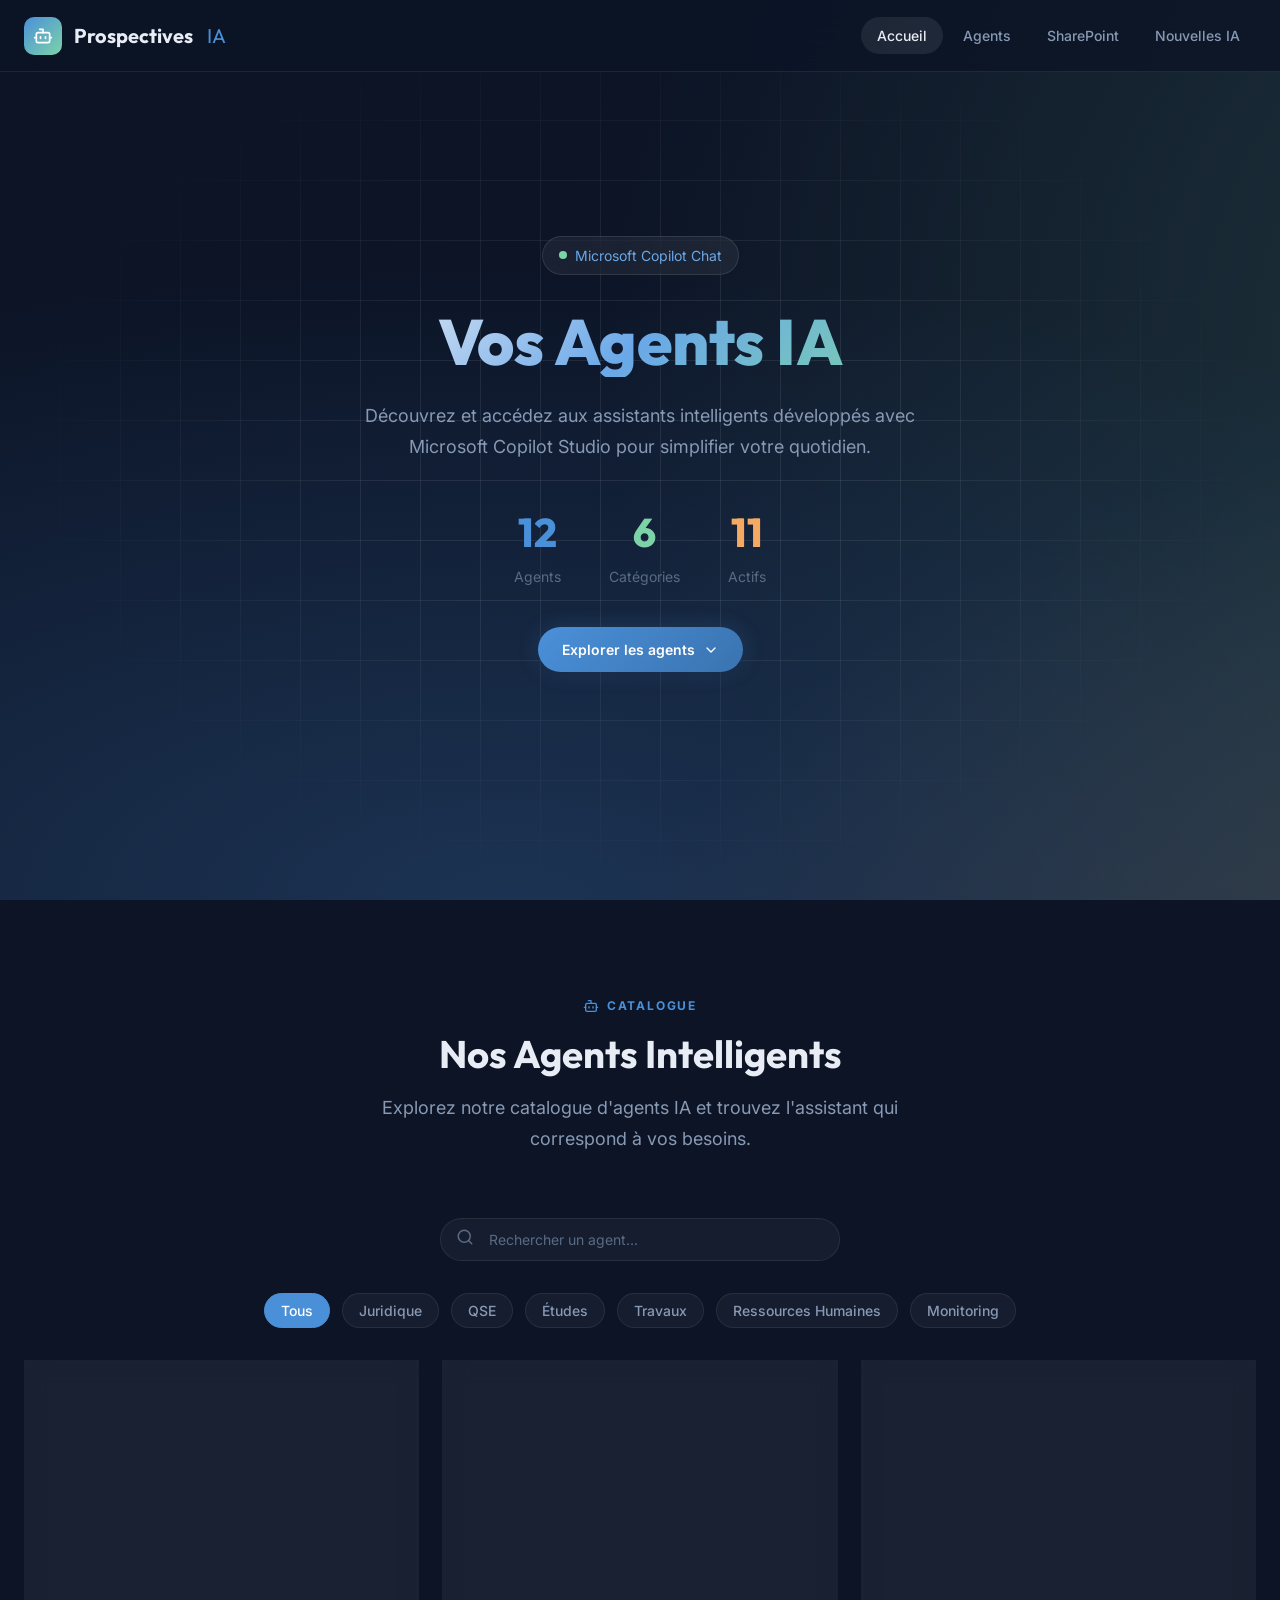
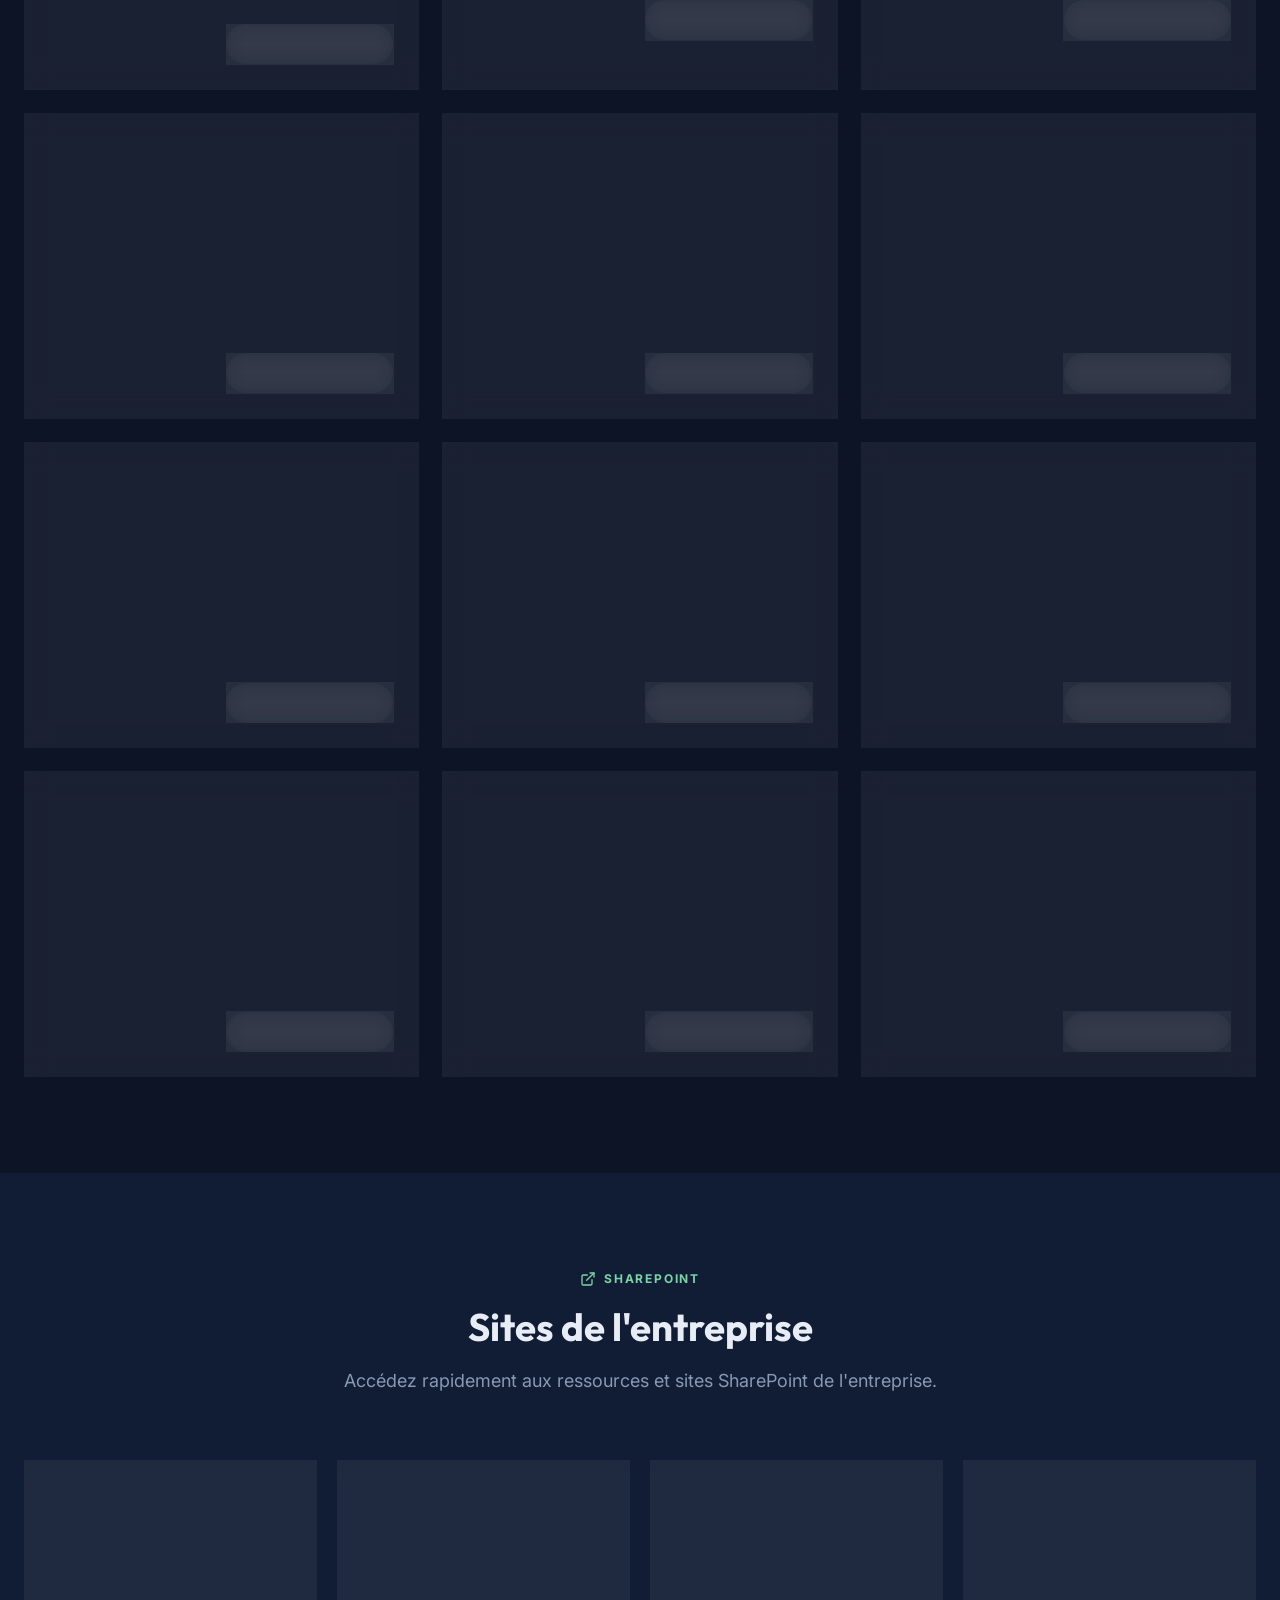
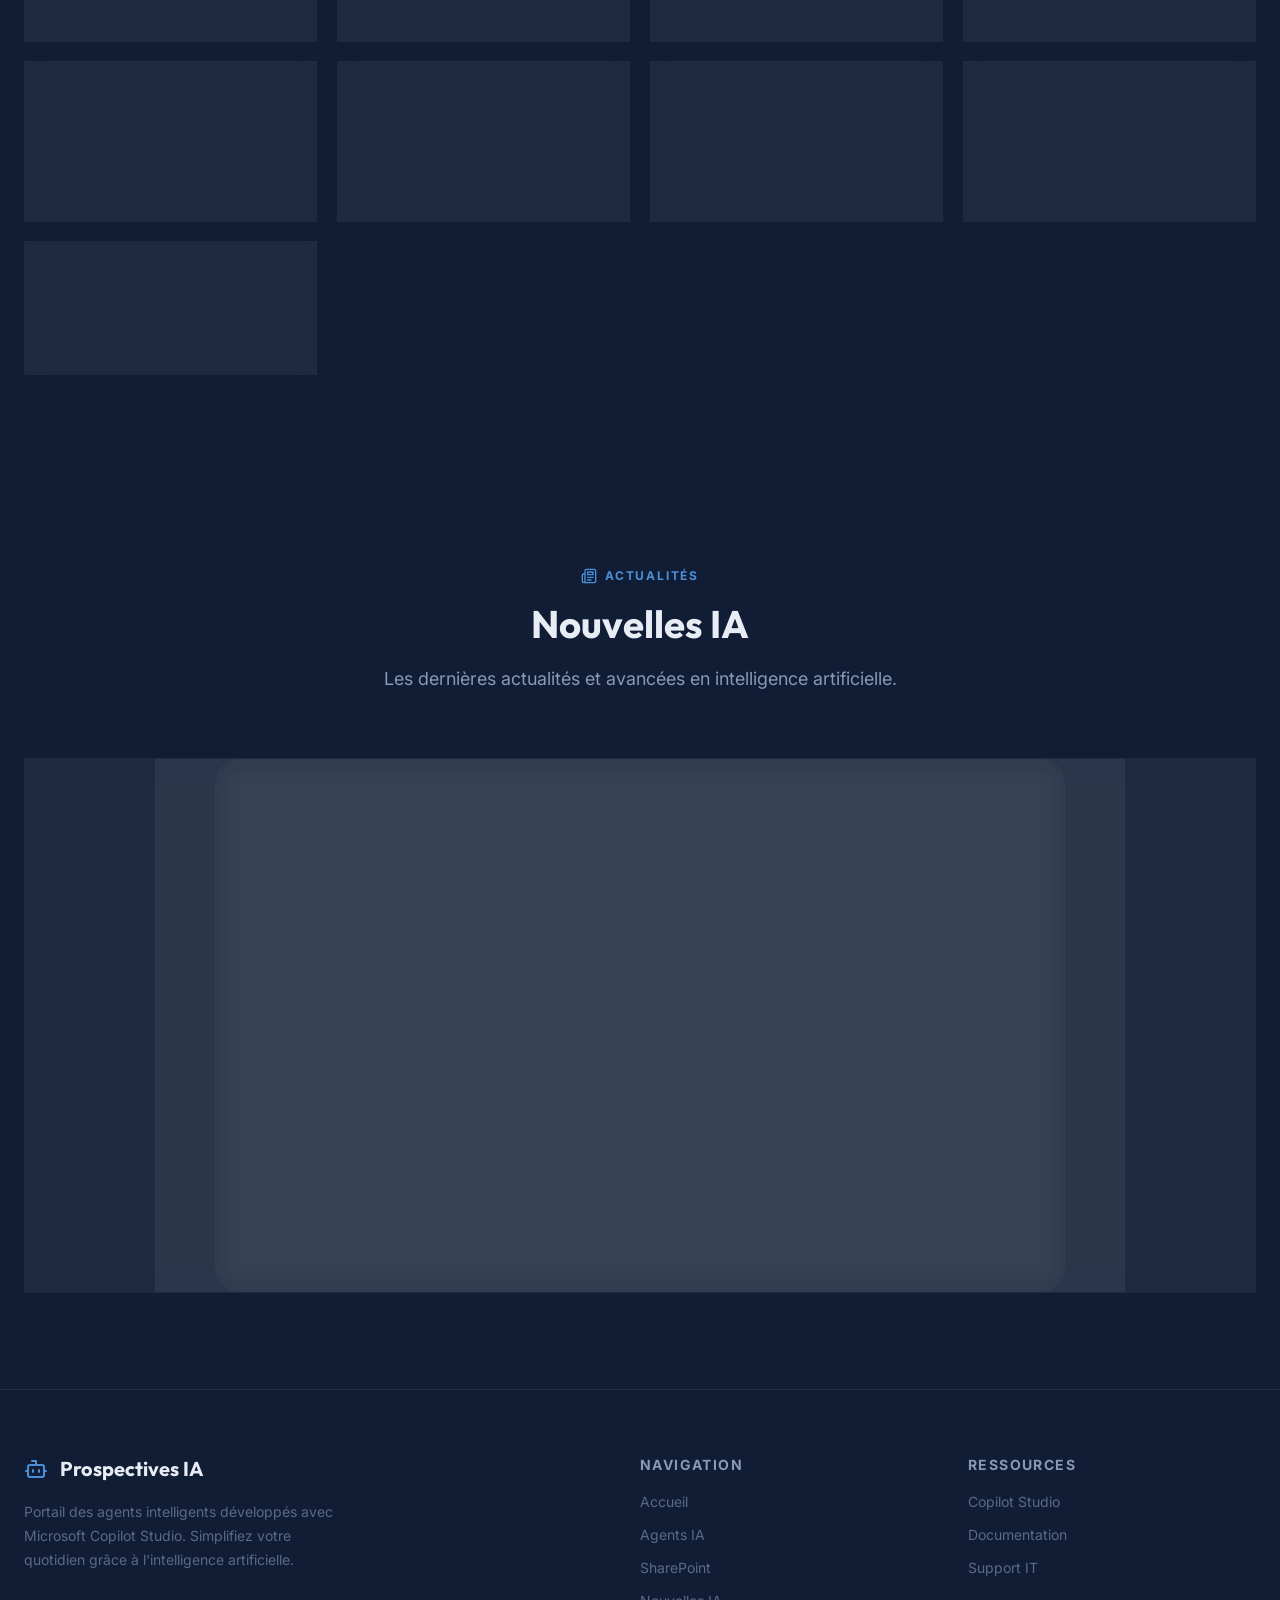
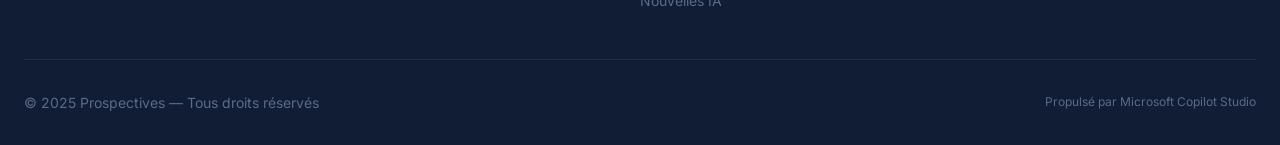
==== commit dabae21a: "update corrections : ajout des liens chatbots, correction des noms des pages Sharepoint, retrait de " ====
--- a/index.html
+++ b/index.html
@@ -38,7 +38,6 @@
         <a href="#accueil" class="nav__link active">Accueil</a>
         <a href="#agents" class="nav__link">Agents</a>
         <a href="#sharepoint" class="nav__link">SharePoint</a>
-        <a href="#demos" class="nav__link">Démos</a>
         <a href="#nouvelles" class="nav__link">Nouvelles IA</a>
       </div>
 
@@ -143,24 +142,6 @@
       </div>
     </section>
 
-    <!-- ===== DÉMONSTRATIONS VIDÉO ===== -->
-    <section class="section" id="demos">
-      <div class="container">
-        <div class="section__header slide-left">
-          <div class="section__eyebrow orange">
-            <svg xmlns="http://www.w3.org/2000/svg" width="16" height="16" viewBox="0 0 24 24" fill="none" stroke="currentColor" stroke-width="2" stroke-linecap="round" stroke-linejoin="round"><polygon points="5 3 19 12 5 21 5 3"/></svg>
-            Démonstrations
-          </div>
-          <h2 class="section__title">Vidéos de démonstration</h2>
-          <p class="section__subtitle">
-            Découvrez les agents en action à travers nos vidéos de présentation.
-          </p>
-        </div>
-
-        <!-- Videos Grid (rendered by JS) -->
-        <div class="videos-grid" id="videos-grid" role="list" aria-label="Démonstrations vidéo"></div>
-      </div>
-    </section>
 
     <!-- ===== NOUVELLES IA ===== -->
     <section class="section section--alt" id="nouvelles">
@@ -204,7 +185,6 @@
             <a href="#accueil" class="footer__link">Accueil</a>
             <a href="#agents" class="footer__link">Agents IA</a>
             <a href="#sharepoint" class="footer__link">SharePoint</a>
-            <a href="#demos" class="footer__link">Démonstrations</a>
             <a href="#nouvelles" class="footer__link">Nouvelles IA</a>
           </div>
         </div>
